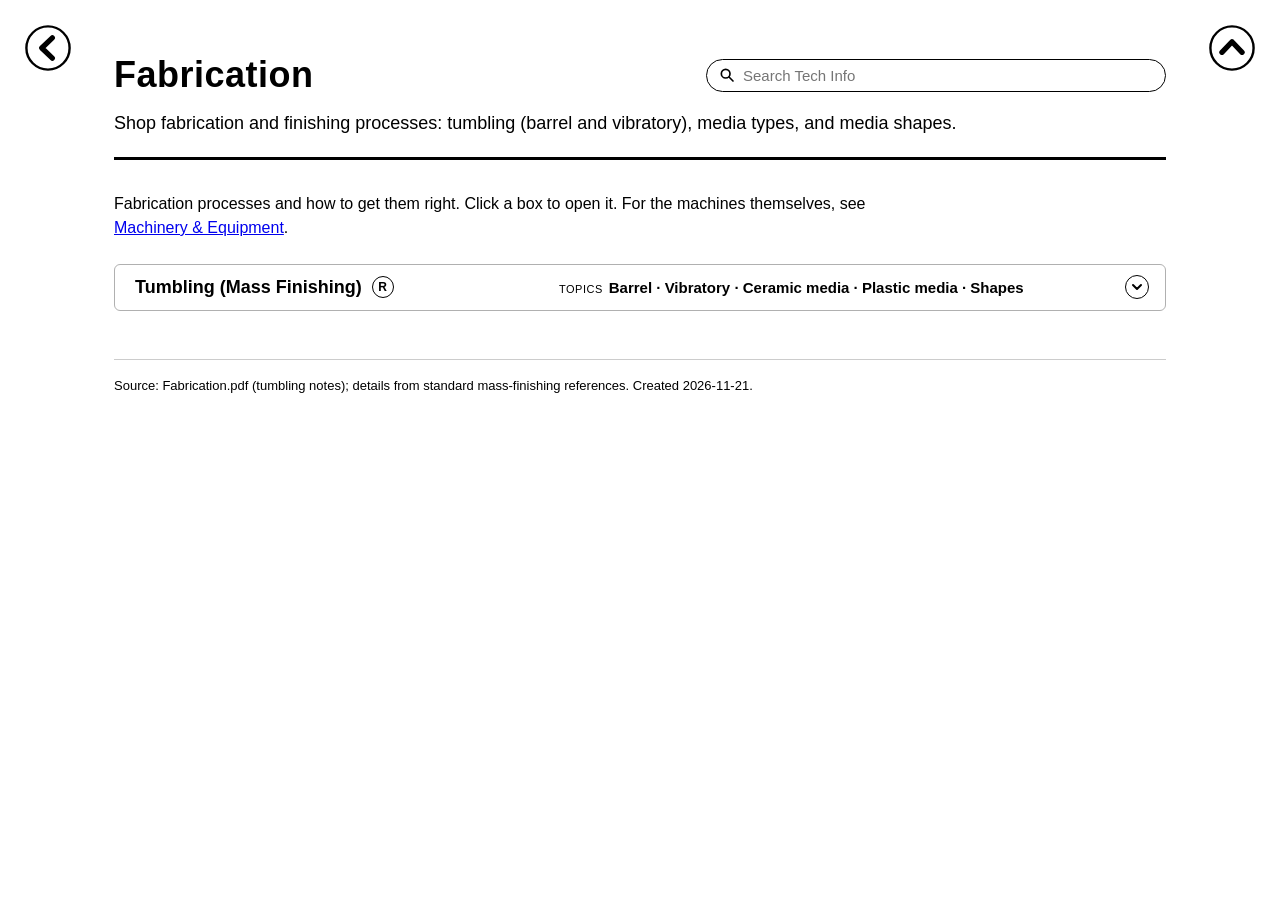
==== html_pages/Fabrication.html @ d34dd58d "Tech Info site: copy of the Knowledge Bank with four tech pages Same site, style, script, tools (add" ====
<!DOCTYPE html>
<html lang="en">
<head>
<meta charset="UTF-8">
<meta name="viewport" content="width=device-width, initial-scale=1.0">
<title>Fabrication</title>
<link rel="icon" type="image/png" href="../assets/tech_info.png">
<link rel="stylesheet" href="../assets/kb_style.css">
<script src="../kb_config.js"></script>
<script src="../assets/kb_common.js"></script>
</head>
<body>
<a class="return-arrow" href="../index.html" title="Back to Tech Info" aria-label="Back to Tech Info"><img src="../assets/return_arrow.svg" alt=""></a>
<div class="page">

  <header>
    <h1>Fabrication</h1>
    <p>Shop fabrication and finishing processes: tumbling (barrel and vibratory), media types, and media shapes.</p>
  </header>

  <p class="intro">Fabrication processes and how to get them right. Click a box to open it. For the machines themselves, see <a href="Machinery_Equipment.html">Machinery &amp; Equipment</a>.</p>

  <div class="rows">

    <article class="card row-card title-box">
      <div class="title-line"><h3>Tumbling (Mass Finishing)</h3><span class="origin"><span class="label">Topics</span><span class="value">Barrel · Vibratory · Ceramic media · Plastic media · Shapes</span></span></div>
      <div class="more">
        <dl class="tl-list">
          <dt>What it does</dt><dd>Parts tumble with <strong>abrasive media</strong>, water, and a compound to <strong>deburr edges</strong>, round corners, and smooth or polish surfaces, many parts at once.</dd>
          <dt>Barrel tumbler</dt><dd>A <strong>rotating</strong> drum: the load slides and cascades. Simple and cheap; slower (hours to days); good for large batches of small parts.</dd>
          <dt>Vibratory tumbler</dt><dd>A <strong>vibrating</strong> bowl or tub: the load rolls in a spiral. Several times faster than a barrel, gentler on parts, and the parts can be checked during the run.</dd>
          <dt>Ceramic media</dt><dd><strong>More aggressive</strong> on both edges and surfaces; heavy and dense, so it cuts <strong>faster = less time</strong>. Best for hard metals: steel, stainless, titanium.</dd>
          <dt>Plastic media</dt><dd><strong>Less aggressive</strong> on surfaces but still deburrs edges, <strong>with more time</strong>. Lighter, leaves a smoother finish; best for soft metals (aluminum, brass, zinc) and before plating or anodizing.</dd>
          <dt>Other media</dt><dd><strong>Steel</strong> (burnishing to a bright shine); <strong>walnut shell</strong> or <strong>corn cob</strong> (drying and polishing).</dd>
          <dt>Media shapes</dt>
          <dd>
            <ul class="steps">
              <li><strong>Cones:</strong> reach into corners, holes, and recesses</li>
              <li><strong>Tetrahedrons</strong> (triangles, pyramids): sharp points for edges and inside corners</li>
              <li><strong>Others:</strong> cylinders, angle-cut cylinders, spheres, stars, ovals</li>
            </ul>
          </dd>
          <dt>Choosing size</dt><dd>Media must be <strong>clearly larger or smaller</strong> than any hole or slot, so it never gets stuck (lodging). Smaller media = finer finish and better reach; larger = faster cutting.</dd>
          <dt>Loading</dt><dd>About <strong>3 parts media to 1 part parts</strong> by volume, so parts do not hit each other; keep the compound and water topped up to keep the media cutting.</dd>
        </dl>
      </div>
      <div class="recap" hidden>
        <table class="recap-table">
          <thead><tr><th>Item</th><th>Remember</th></tr></thead>
          <tbody>
            <tr><td>Machines</td><td><strong>Barrel</strong> rotates; <strong>vibratory</strong> shakes <em>(faster)</em></td></tr>
            <tr><td>Ceramic</td><td><strong>Aggressive</strong>, fast: hard metals</td></tr>
            <tr><td>Plastic</td><td><strong>Gentle</strong>, slower: soft metals</td></tr>
            <tr><td>Shapes</td><td><strong>Cones</strong> for recesses; <strong>tetrahedrons</strong> for corners</td></tr>
            <tr><td>Size</td><td>Never <strong>close to hole size</strong> <em>(it gets stuck)</em></td></tr>
            <tr><td>Load</td><td><strong>3 : 1</strong> media to parts</td></tr>
          </tbody>
        </table>
      </div>
    </article>

  </div>

  <footer>
    Source: Fabrication.pdf (tumbling notes); details from standard mass-finishing references. Created 2026-11-21.
  </footer>

</div>
</body>
</html>
---- assets/kb_style.css ----
/* ==========================================================================
   Tech Info - shared stylesheet
   Every page links this file. Change the look here once and all pages follow.
   Style: white background, black Arial text, bold where needed.
   ========================================================================== */

/* ---------- Base ---------- */
* { box-sizing: border-box; }
body {
  margin: 0;
  background: #ffffff;
  color: #000000;
  font-family: Arial, Helvetica, sans-serif;
  font-size: 16px;
  line-height: 1.5;
}
.page {
  max-width: 1100px;
  margin: 0 auto;
  padding: 48px 24px 64px;
}

/* ---------- Return arrow (size and margins set in kb_config.js) ---------- */
.return-arrow {
  position: fixed;
  top: var(--ra-top, 18pt);
  left: var(--ra-left, 18pt);
  width: var(--ra-size, 48px);
  height: var(--ra-size, 48px);
  z-index: 100;
  border-radius: 50%;
  transition: transform 0.15s ease;
}
.return-arrow:hover,
.return-arrow:focus-visible { transform: scale(1.08); }
.return-arrow img {
  display: block;
  width: 100%;
  height: 100%;
}

/* ---------- Top arrow (added by kb_common.js; size and margins in kb_config.js) ---------- */
.top-arrow {
  position: fixed;
  top: var(--ta-top, 18pt);
  right: var(--ta-right, 18pt);
  width: var(--ta-size, 48px);
  height: var(--ta-size, 48px);
  z-index: 100;
  border-radius: 50%;
  transition: transform 0.15s ease;
}
.top-arrow:hover,
.top-arrow:focus-visible { transform: scale(1.08); }
.top-arrow img {
  display: block;
  width: 100%;
  height: 100%;
}

/* ---------- Page header ---------- */
header {
  border-bottom: 3px solid #000000;
  padding-bottom: 20px;
  margin-bottom: 32px;
}
header h1 {
  margin: 0 0 8px;
  font-size: 36px;
  font-weight: bold;
  letter-spacing: 0.5px;
}
header p {
  margin: 0;
  font-size: 18px;
}

/* ---------- Site search (added by kb_common.js) ----------
   Pages: right of the title (.header-row). Home page: centered under the subtitle. */
.header-row {
  display: flex;
  align-items: center;
  justify-content: space-between;
  gap: 12px 32px;
  margin-bottom: 8px;
}
.header-row h1 { margin: 0; }
.header-row .kb-search { flex: 0 1 460px; }
.home .kb-search { max-width: 460px; margin: 16px auto 0; text-align: left; }
.kb-search { position: relative; }
.kb-search input {
  width: 100%;
  border: 1px solid #000000;
  border-radius: 18px;
  padding: 7px 14px 7px 36px;
  font: 15px Arial, Helvetica, sans-serif;
  color: #000000;
  background: #ffffff url("data:image/svg+xml,%3Csvg xmlns='http://www.w3.org/2000/svg' viewBox='0 0 24 24' fill='none' stroke='black' stroke-width='2.5' stroke-linecap='round'%3E%3Ccircle cx='10' cy='10' r='6.5'/%3E%3Cline x1='15' y1='15' x2='21' y2='21'/%3E%3C/svg%3E") no-repeat 12px center / 16px;
}
.kb-search input:focus { outline: none; box-shadow: 0 0 0 2px #000000; }
.kb-results {
  position: absolute;
  top: calc(100% + 6px);
  right: 0;
  width: min(620px, calc(100vw - 32px));
  max-height: 65vh;
  overflow-y: auto;
  z-index: 200;
  background: #ffffff;
  border: 1px solid #cccccc;
  border-radius: 6px;
  box-shadow: 0 6px 20px rgba(0, 0, 0, 0.15);
  font-size: 14px;
}
.home .kb-results { left: 50%; right: auto; transform: translateX(-50%); }
.kb-results[hidden] { display: none; }
.kb-note { margin: 0; padding: 8px 14px; font-size: 13px; color: #444444; }
.kb-result {
  display: block;
  padding: 8px 14px;
  border-top: 1px solid #eeeeee;
  color: #000000;
  text-decoration: none;
}
.kb-result:hover,
.kb-result:focus-visible { background: #f5f5f5; }
.kb-where { display: block; margin-bottom: 2px; }
.kb-snip { display: block; color: #333333; line-height: 1.4; }
.kb-results mark,
mark.kb-hit { background: #ffe066; color: #000000; padding: 0 1px; border-radius: 2px; }

/* ---------- Headings and text ---------- */
h2 {
  font-size: 24px;
  font-weight: bold;
  margin: 48px 0 20px;
}
.intro { margin: 0 0 24px; max-width: 820px; }
.note {
  margin: 14px 0 0;
  font-size: 14px;
  font-style: italic;
}
.asof { font-weight: normal; font-size: 16px; }

/* ---------- Cards ---------- */
.grid {
  display: grid;
  grid-template-columns: repeat(2, 1fr);
  gap: 24px;
}
.card {
  border: 1px solid #cccccc;
  border-top: 4px solid #000000;
  border-radius: 6px;
  padding: 24px;
  background: #ffffff;
}
.card .photo {
  margin: -8px -8px 16px;
  border-bottom: 1px solid #e0e0e0;
  text-align: center;
}
.card .photo img {
  display: block;
  width: 100%;
  max-width: 440px;
  height: auto;
  margin: 0 auto;
}
.card h3 {
  margin: 0 0 4px;
  font-size: 22px;
  font-weight: bold;
}
.card .class {
  margin: 0 0 18px;
  font-style: italic;
}
.card dl { margin: 0; }
.card dt {
  font-weight: bold;
  margin-top: 12px;
}
.card dd { margin: 4px 0 0; }
.card .desc { margin: 0; }
.card h3 + .stats { margin-top: 14px; }
.card ul { margin: 6px 0 0; padding-left: 20px; }
.card li { margin-bottom: 4px; }

/* ---------- Full-width row cards: <div class="rows"><article class="card row-card"> ----------
   One header line (name + facts in aligned columns) and at most 2 text lines.
   Extra details go in <div class="more">. kb_common.js adds the expand icon
   when a card has hidden content; expanded cards show everything. */
.rows {
  display: grid;
  gap: 12px;
}
.card.row-card {
  position: relative;
  padding: 12px 54px 14px 22px;
}
.row-head {
  display: grid;
  grid-template-columns: minmax(170px, 1.1fr) repeat(3, minmax(0, 1fr));
  gap: 2px 22px;
  align-items: baseline;
  padding-bottom: 7px;
  margin-bottom: 7px;
  border-bottom: 1px solid #e0e0e0;
}
.row-head h3 {
  margin: 0;
  font-size: 18px;
  line-height: 1.3;
}
.row-head h3,
.fact {
  min-width: 0;
  white-space: nowrap;
  overflow: hidden;
  text-overflow: ellipsis;
}
.fact .label {
  font-size: 11px;
  text-transform: uppercase;
  letter-spacing: 0.5px;
  margin-right: 6px;
}
.fact .value {
  font-size: 15px;
  font-weight: bold;
}
.row-card .desc {
  display: -webkit-box;
  -webkit-box-orient: vertical;
  -webkit-line-clamp: 2;
  line-clamp: 2;
  overflow: hidden;
}
.row-card .more { display: none; }
.row-card dt { margin-top: 10px; }

/* Expanded card: full facts, full text, extra details */
.row-card.expanded .row-head h3,
.row-card.expanded .fact { white-space: normal; }
.row-card.expanded .desc {
  display: block;
  -webkit-line-clamp: unset;
  line-clamp: none;
}
.row-card.expanded .more { display: block; }

/* Expand icon (top-right corner) */
.expand-btn {
  position: absolute;
  top: 12px;
  right: 16px;
  width: 24px;
  height: 24px;
  padding: 0;
  border: 1.5px solid #000000;
  border-radius: 50%;
  background: #ffffff;
  color: #000000;
  cursor: pointer;
  display: flex;
  align-items: center;
  justify-content: center;
  transition: background 0.15s ease;
}
.expand-btn:hover,
.expand-btn:focus-visible { background: #f0f0f0; }
.expand-btn[hidden] { display: none; }
.expand-btn svg {
  width: 12px;
  height: 12px;
  transition: transform 0.2s ease;
}
.row-card.expanded .expand-btn svg { transform: rotate(180deg); }

/* ---------- Title boxes: <article class="card row-card title-box"> ----------
   Thin border, one line (title + origin date), expand icon on the right side.
   All text goes in <div class="more"> and shows when the box is expanded. */
.card.row-card.title-box {
  border: 1px solid #b0b0b0;
  border-radius: 6px;
  padding: 10px 54px 10px 20px;
}
.title-line {
  display: grid;
  grid-template-columns: minmax(0, 400px) minmax(0, 1fr);
  gap: 4px 24px;
  align-items: baseline;
  cursor: pointer;
}
.title-line h3 {
  margin: 0;
  font-size: 18px;
  line-height: 1.4;
}
.title-line h3,
.origin {
  min-width: 0;
  white-space: nowrap;
  overflow: hidden;
  text-overflow: ellipsis;
}
.origin .label {
  font-size: 11px;
  text-transform: uppercase;
  letter-spacing: 0.5px;
  margin-right: 6px;
}
.origin .value { font-size: 15px; font-weight: bold; }
.title-box.expanded .title-line h3,
.title-box.expanded .origin { white-space: normal; }
.title-box .more p { margin: 0; }
.title-box.expanded .more {
  margin-top: 10px;
  padding-top: 10px;
  border-top: 1px solid #e0e0e0;
}
.title-box .expand-btn { top: 10px; }

/* Timeline list inside a box: <dl class="tl-list"><dt>date</dt><dd>event</dd> */
.card dl.tl-list {
  display: grid;
  grid-template-columns: minmax(150px, max-content) minmax(0, 1fr);
  margin: 0;
}
.tl-list dt,
.tl-list dd {
  margin: 0;
  padding: 7px 0;
  border-top: 1px solid #eeeeee;
}
.tl-list dt:first-of-type,
.tl-list dt:first-of-type + dd { border-top: 0; padding-top: 0; }
.tl-list dt { font-weight: bold; padding-right: 24px; white-space: nowrap; }
.tl-link { margin: 10px 0 0; font-size: 14px; }
.tl-list ul.steps { margin: 0; padding-left: 20px; }
.tl-list ul.steps li { margin-bottom: 2px; }

/* Small inline table inside a box (e.g. a °C / °F quick reference) */
table.mini-table { width: auto; font-size: 15px; }
.mini-table td {
  padding: 3px 11px;
  border-bottom: 1px solid #e0e0e0;
  text-align: center;
}
.mini-table td:first-child { text-align: left; padding-left: 0; }

/* Intro line with an "Expand all" button on the right */
.intro-bar {
  display: flex;
  align-items: baseline;
  justify-content: space-between;
  gap: 16px;
  margin-bottom: 20px;
}
.intro-bar .intro { margin: 0; }
.expand-all {
  flex: none;
  border: 1px solid #000000;
  border-radius: 14px;
  padding: 3px 14px;
  background: #ffffff;
  color: #000000;
  font: bold 14px Arial, Helvetica, sans-serif;
  cursor: pointer;
}
.expand-all:hover,
.expand-all:focus-visible { background: #f0f0f0; }
.expand-all[hidden] { display: none; }
/* Added by kb_common.js: right end of the section links, or its own bar under the header */
.section-nav .expand-all { margin-left: auto; }
.expand-all-bar {
  display: flex;
  justify-content: flex-end;
  margin: -12px 0 12px;
}

/* ---------- Large images: <figure class="figure"> (add "wide" to go past the page width) ---------- */
.figure { margin: 0; }
.figure img {
  display: block;
  width: 100%;
  height: auto;
  border: 1px solid #cccccc;
  border-radius: 6px;
}
.figure a { display: block; cursor: zoom-in; }
.figure.wide {
  position: relative;
  left: 50%;
  width: calc(min(100vw, 1800px) - 48px);
  transform: translateX(-50%);
}

/* ---------- Recap (added by kb_common.js): round "R" next to a box title opens a window ----------
   Markup: <div class="recap" hidden>...</div> inside the box, or right after a section <h2>
   (a <table class="recap-table">: Item | Remember; memory aids in <em>). */
.recap { display: none; }
.recap-btn {
  display: inline-flex;
  align-items: center;
  justify-content: center;
  width: 22px;
  height: 22px;
  margin-left: 10px;
  padding: 0;
  border: 1.5px solid #000000;
  border-radius: 50%;
  background: #ffffff;
  color: #000000;
  font: bold 12px Arial, Helvetica, sans-serif;
  vertical-align: 2px;
  cursor: pointer;
  transition: background 0.15s ease, color 0.15s ease;
}
.recap-btn::before { content: "R"; }
.recap-btn:hover,
.recap-btn:focus-visible { background: #000000; color: #ffffff; }
.recap-overlay {
  position: fixed;
  inset: 0;
  z-index: 500;
  display: flex;
  align-items: center;
  justify-content: center;
  padding: 24px;
  background: rgba(0, 0, 0, 0.45);
  cursor: pointer;
}
.recap-window {
  width: 75vw;
  max-height: 88vh;
  overflow-y: auto;
  padding: 24px 32px;
  background: #ffffff;
  border-radius: 10px;
  box-shadow: 0 10px 40px rgba(0, 0, 0, 0.3);
}
.recap-title { margin: 0 0 14px; font-size: 22px; font-weight: bold; }
.recap-hint { margin: 14px 0 0; font-size: 13px; color: #666666; text-align: right; }
.recap-table th,
.recap-table td { white-space: normal; vertical-align: top; padding: 9px 12px; }
.recap-table td:first-child { white-space: nowrap; }
.recap-table td:first-child { width: 1%; }
.recap-table em { color: #444444; }

/* ---------- Section navigation, cross-links ---------- */
html { scroll-behavior: smooth; }
h2[id] { scroll-margin-top: 20px; }
.section-nav {
  display: flex;
  flex-wrap: wrap;
  gap: 8px 10px;
  margin: -12px 0 8px;
}
.section-nav a {
  border: 1px solid #000000;
  border-radius: 14px;
  padding: 3px 14px;
  color: #000000;
  font-size: 14px;
  font-weight: bold;
  text-decoration: none;
  transition: background 0.15s ease;
}
.section-nav a:hover,
.section-nav a:focus-visible { background: #f0f0f0; }
.xref {
  color: #000000;
  font-weight: bold;
  text-decoration: underline;
  white-space: nowrap;
}

/* ---------- Timeline: <div class="timeline"><div class="era"> ---------- */
.timeline {
  border-left: 3px solid #000000;
  margin-left: 6px;
  padding-left: 24px;
}
.era { position: relative; }
.era + .era { margin-top: 26px; }
.era-title {
  margin: 0 0 10px;
  font-size: 18px;
  font-weight: bold;
}
.era-title::before {
  content: "";
  position: absolute;
  left: -36px;  /* centered on the 3px timeline line */
  top: 3px;
  width: 15px;
  height: 15px;
  border: 3px solid #000000;
  border-radius: 50%;
  background: #ffffff;
}
.era-dates {
  font-size: 15px;
  font-weight: normal;
  margin-left: 8px;
}

/* ---------- Compact cards (short title + text) ---------- */
.card.compact { padding: 16px 22px; }
.card.compact h3 { font-size: 18px; margin-bottom: 6px; }

/* ---------- Stat boxes ---------- */
.stats {
  display: grid;
  grid-template-columns: repeat(3, 1fr);
  gap: 12px;
  margin-bottom: 18px;
}
.stats.two { grid-template-columns: repeat(2, 1fr); }
.stat {
  border: 1px solid #e0e0e0;
  border-radius: 4px;
  padding: 10px 12px;
}
.stat .label {
  display: block;
  font-size: 12px;
  text-transform: uppercase;
  letter-spacing: 0.5px;
}
.stat .value {
  display: block;
  font-size: 15px;
  font-weight: bold;
  margin-top: 2px;
}

/* ---------- Tables ---------- */
.table-title {
  font-size: 18px;
  font-weight: bold;
  margin: 36px 0 12px;
}
.table-wrap { overflow-x: auto; }
table {
  width: 100%;
  border-collapse: collapse;
  font-size: 15px;
}
th, td {
  text-align: left;
  padding: 12px 14px;
  border-bottom: 1px solid #dddddd;
  white-space: nowrap;
}
thead th {
  border-bottom: 2px solid #000000;
  font-weight: bold;
}
tbody td:first-child { font-weight: bold; }
/* Tables with long text: <div class="table-wrap wrap"> lets cells wrap */
.wrap td { white-space: normal; vertical-align: top; }
.wrap td:first-child { min-width: 170px; }
.wrap td:last-child { min-width: 320px; }
.wrap td.nowrap { white-space: nowrap; }
tbody tr:nth-child(even) { background: #f7f7f7; }
.status {
  display: inline-block;
  border: 1px solid #000000;
  border-radius: 10px;
  padding: 1px 10px;
  font-size: 13px;
  font-weight: bold;
}

/* ---------- Footer ---------- */
footer {
  margin-top: 48px;
  padding-top: 16px;
  border-top: 1px solid #cccccc;
  font-size: 13px;
}

/* ---------- Home page (index.html, <body class="home">) ---------- */
.home header { text-align: center; }
.home header h1 {
  font-family: "Arial Black", Arial, Helvetica, sans-serif;
  font-size: 20pt;
  font-weight: 900;
}
.home header p { font-size: 16px; }
.home footer { text-align: center; }
.letter {
  font-size: 22px;
  margin: 24px 0 8px;
}
/* One box per letter; each page is one row (name, description, "Added" date),
   separated by a thin line. Columns line up across the rows of a box (subgrid). */
.list {
  list-style: none;
  margin: 0;
  padding: 0;
  display: grid;
  grid-template-columns: auto minmax(0, 1fr) auto;
  border: 1px solid #cccccc;
  border-left: 4px solid #000000;
  border-radius: 6px;
  overflow: hidden;
  background: #ffffff;
}
.entry,
.entry a {
  grid-column: 1 / -1;
  display: grid;
  grid-template-columns: subgrid;
}
.entry + .entry { border-top: 1px solid #e0e0e0; }
.entry a {
  column-gap: 20px;
  align-items: baseline;
  padding: 10px 22px;
  color: #000000;
  text-decoration: none;
  transition: background 0.15s ease;
}
.entry a:hover,
.entry a:focus-visible { background: #f7f7f7; }
.entry .name {
  font-size: 19px;
  font-weight: bold;
  white-space: nowrap;
}
.entry .desc {
  min-width: 0;
  white-space: nowrap;
  overflow: hidden;
  text-overflow: ellipsis;
}
.entry .date {
  font-size: 13px;
  white-space: nowrap;
}

/* ---------- Phone screens ---------- */
@media (max-width: 760px) {
  .recap-window { width: 94vw; padding: 18px; }
  .recap-table td:first-child { white-space: normal; }
  /* Start the content below the fixed return and top arrows (48 px icons, 18 pt from the top). */
  .page { padding: 80px 16px 48px; }
  .header-row { flex-direction: column; align-items: stretch; }
  .header-row .kb-search { flex: none; }
  header h1 { font-size: 28px; }
  .grid { grid-template-columns: 1fr; }
  .stats { grid-template-columns: repeat(2, 1fr); }
  .row-head { grid-template-columns: 1fr 1fr; }
  .row-head h3 { grid-column: 1 / -1; margin-bottom: 4px; }
  .title-line { grid-template-columns: 1fr; }
  .card dl.tl-list { grid-template-columns: 1fr; }
  .tl-list dd { border-top: 0; padding-top: 0; }
  .tl-list dt { white-space: normal; }
  .intro-bar { flex-direction: column; }
  .list { grid-template-columns: minmax(0, 1fr) auto; }
  .entry .name { grid-column: 1 / -1; }
}
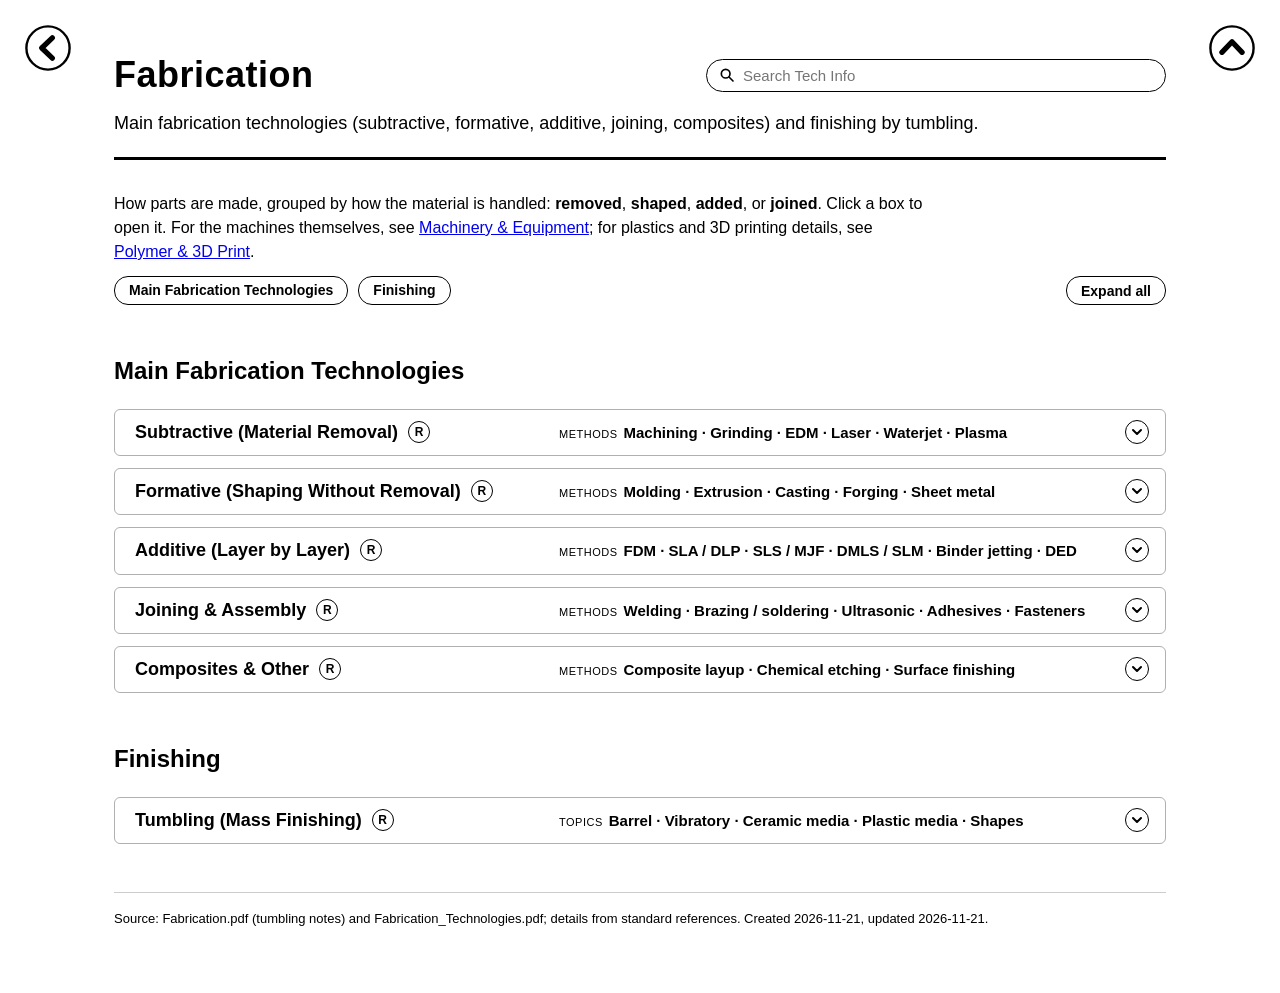
==== commit 21bd99bc: "Fabrication: add main fabrication technologies Five title boxes from Fabrication_Technologies.pdf (s" ====
--- a/html_pages/Fabrication.html
+++ b/html_pages/Fabrication.html
@@ -15,11 +15,165 @@
 
   <header>
     <h1>Fabrication</h1>
-    <p>Shop fabrication and finishing processes: tumbling (barrel and vibratory), media types, and media shapes.</p>
+    <p>Main fabrication technologies (subtractive, formative, additive, joining, composites) and finishing by tumbling.</p>
   </header>
 
-  <p class="intro">Fabrication processes and how to get them right. Click a box to open it. For the machines themselves, see <a href="Machinery_Equipment.html">Machinery &amp; Equipment</a>.</p>
-
+  <p class="intro">How parts are made, grouped by how the material is handled: <strong>removed</strong>, <strong>shaped</strong>, <strong>added</strong>, or <strong>joined</strong>. Click a box to open it. For the machines themselves, see <a href="Machinery_Equipment.html">Machinery &amp; Equipment</a>; for plastics and 3D printing details, see <a href="Polymer_3D_Print.html">Polymer &amp; 3D Print</a>.</p>
+
+  <nav class="section-nav" aria-label="Page sections">
+    <a href="#technologies">Main Fabrication Technologies</a>
+    <a href="#finishing">Finishing</a>
+  </nav>
+
+  <h2 id="technologies">Main Fabrication Technologies</h2>
+  <div class="rows">
+
+    <article class="card row-card title-box">
+      <div class="title-line"><h3>Subtractive (Material Removal)</h3><span class="origin"><span class="label">Methods</span><span class="value">Machining · Grinding · EDM · Laser · Waterjet · Plasma</span></span></div>
+      <div class="more">
+        <dl class="tl-list">
+          <dt>Milling</dt><dd>A <strong>rotating multi-point cutter</strong> removes material from a stationary or moving workpiece: flat surfaces, pockets, slots, contours, and complex 3D shapes. Runs on <strong>3-axis through 5-axis</strong> machines.</dd>
+          <dt>Turning (lathing)</dt><dd>The <strong>workpiece rotates</strong> while a stationary single-point tool removes material: shafts, bushings, threads, and tapers. <strong>Swiss-type</strong> lathes handle small, high-precision parts.</dd>
+          <dt>CNC machining</dt><dd><strong>Computer-controlled</strong> milling, turning, routing, drilling, and grinding, driven by <strong>G-code</strong> from CAM software; repeatable, tight-tolerance parts from prototypes to mid volumes.</dd>
+          <dt>Drilling / boring / reaming</dt><dd><strong>Making</strong> holes, <strong>enlarging</strong> them, and <strong>finishing</strong> them to a precise diameter and surface finish.</dd>
+          <dt>Grinding</dt><dd>An <strong>abrasive wheel</strong> removes small amounts of material for very tight tolerances and fine finishes. Types: <strong>surface, cylindrical, centerless, jig</strong>.</dd>
+          <dt>EDM</dt><dd><strong>Electrical Discharge Machining</strong>: controlled sparks erode conductive material. <strong>Wire EDM</strong> cuts profiles; <strong>sinker EDM</strong> forms cavities. Suited to hardened steels and mold tooling.</dd>
+          <dt>Laser cutting</dt><dd>A focused laser beam melts or vaporizes sheet or plate: <strong>fast, precise, narrow kerf</strong>; metals, plastics, and wood.</dd>
+          <dt>Waterjet cutting</dt><dd>A high-pressure water stream, often with abrasive, cuts <strong>almost any material</strong> with <strong>no heat-affected zone</strong>.</dd>
+          <dt>Plasma cutting</dt><dd>An ionized gas arc cuts <strong>conductive metals</strong>; faster and cheaper than laser on <strong>thick plate</strong>, but less precise.</dd>
+        </dl>
+      </div>
+      <div class="recap" hidden>
+        <table class="recap-table">
+          <thead><tr><th>Item</th><th>Remember</th></tr></thead>
+          <tbody>
+            <tr><td>Milling</td><td>The <strong>tool</strong> spins <em>(flat faces, pockets)</em></td></tr>
+            <tr><td>Turning</td><td>The <strong>part</strong> spins <em>(round parts)</em></td></tr>
+            <tr><td>Grinding</td><td><strong>Tightest</strong> tolerances, finest finish</td></tr>
+            <tr><td>EDM</td><td><strong>Sparks</strong>: hardened steel, molds</td></tr>
+            <tr><td>Cutting</td><td>Laser = <strong>precise</strong>; plasma = <strong>thick and cheap</strong>; waterjet = <strong>no heat</strong></td></tr>
+          </tbody>
+        </table>
+      </div>
+    </article>
+
+    <article class="card row-card title-box">
+      <div class="title-line"><h3>Formative (Shaping Without Removal)</h3><span class="origin"><span class="label">Methods</span><span class="value">Molding · Extrusion · Casting · Forging · Sheet metal</span></span></div>
+      <div class="more">
+        <dl class="tl-list">
+          <dt>Injection molding</dt><dd>Molten thermoplastic is injected under pressure into a closed <strong>steel or aluminum mold</strong>. High tooling cost, but <strong>very low unit cost</strong> at high volume, with excellent repeatability.</dd>
+          <dt>Extrusion</dt><dd>Material is pushed through a <strong>die</strong> to make continuous constant-section profiles: tubes, rods, channels, frames. Aluminum, plastics, rubber.</dd>
+          <dt>Blow molding</dt><dd>An air-inflated <strong>parison</strong> (hollow tube of hot plastic) is shaped against a mold: <strong>hollow parts</strong> like bottles and tanks. Variants: extrusion, injection, and stretch blow molding.</dd>
+          <dt>Rotational molding</dt><dd>Plastic powder in a <strong>rotating heated mold</strong> coats the walls: large, seamless hollow parts with low tooling cost.</dd>
+          <dt>Thermoforming / vacuum forming</dt><dd>Heated plastic <strong>sheet</strong> is drawn over a mold by vacuum or pressure: trays, enclosures, packaging.</dd>
+          <dt>Compression / transfer molding</dt><dd>Material is pressed into a heated mold cavity; common for <strong>thermosets, rubber, and composites</strong>.</dd>
+          <dt>Casting</dt><dd>Molten metal is poured or injected into a mold.
+            <ul class="steps">
+              <li><strong>Sand casting:</strong> cheap molds, large parts</li>
+              <li><strong>Die casting:</strong> high volume, aluminum and zinc</li>
+              <li><strong>Investment casting</strong> (lost wax): fine detail</li>
+              <li><strong>Permanent mold casting:</strong> reusable metal molds</li>
+            </ul>
+          </dd>
+          <dt>Forging</dt><dd>Metal is shaped by <strong>compressive force</strong>, hot or cold, which aligns the grain for <strong>superior strength</strong>. Open-die, closed-die, and roll forging.</dd>
+          <dt>Stamping / press forming</dt><dd>Sheet metal is cut and formed in dies (blanking, punching, bending, drawing, coining); <strong>progressive dies</strong> allow very high volume.</dd>
+          <dt>Deep drawing</dt><dd>Sheet is pulled into a die cavity: <strong>seamless cups, cans, housings</strong>.</dd>
+          <dt>Sheet metal bending</dt><dd><strong>Press brakes</strong> bend sheet along straight lines: brackets, chassis, enclosures.</dd>
+          <dt>Roll forming</dt><dd>Strip passes through successive <strong>roller stations</strong>: long, uniform profiles.</dd>
+          <dt>Metal spinning</dt><dd>A rotating disc is formed over a <strong>mandrel</strong>: axisymmetric parts like cones and domes.</dd>
+          <dt>Powder metallurgy / MIM</dt><dd>Metal powder is pressed, or injection molded with a binder (<strong>MIM</strong>, Metal Injection Molding), then <strong>sintered</strong>: near-net-shape small, complex metal parts.</dd>
+        </dl>
+      </div>
+      <div class="recap" hidden>
+        <table class="recap-table">
+          <thead><tr><th>Item</th><th>Remember</th></tr></thead>
+          <tbody>
+            <tr><td>Injection molding</td><td>Costly mold, <strong>pennies per part</strong> at volume</td></tr>
+            <tr><td>Hollow plastic</td><td><strong>Blow</strong> molding (bottles); <strong>roto</strong> molding (big tanks)</td></tr>
+            <tr><td>Extrusion</td><td>Push through a die: <strong>same profile</strong> all along</td></tr>
+            <tr><td>Casting</td><td><strong>Pour</strong> metal: sand, die, investment (lost wax)</td></tr>
+            <tr><td>Forging</td><td><strong>Squeeze</strong> metal: strongest parts</td></tr>
+            <tr><td>Sheet metal</td><td><strong>Stamp</strong>, <strong>draw</strong>, <strong>bend</strong>, <strong>roll</strong>, <strong>spin</strong></td></tr>
+          </tbody>
+        </table>
+      </div>
+    </article>
+
+    <article class="card row-card title-box">
+      <div class="title-line"><h3>Additive (Layer by Layer)</h3><span class="origin"><span class="label">Methods</span><span class="value">FDM · SLA / DLP · SLS / MJF · DMLS / SLM · Binder jetting · DED</span></span></div>
+      <div class="more">
+        <dl class="tl-list">
+          <dt>FDM / FFF</dt><dd>Extruded thermoplastic <strong>filament</strong>, layer by layer: <strong>low cost</strong>, prototypes and fixtures.</dd>
+          <dt>SLA / DLP</dt><dd>UV light cures liquid photopolymer <strong>resin</strong>: <strong>high resolution</strong>, smooth surfaces.</dd>
+          <dt>SLS / MJF</dt><dd>A laser (SLS) or fusing agent plus heat (MJF) fuses <strong>nylon powder</strong>: strong functional parts, <strong>no supports</strong> needed.</dd>
+          <dt>DMLS / SLM</dt><dd><strong>Metal 3D printing</strong>: a laser fuses metal powder into dense, complex metal parts for aerospace, medical, and tooling.</dd>
+          <dt>Binder jetting</dt><dd>A <strong>binder</strong> bonds powder layers, then the part is sintered: faster and cheaper for <strong>metal or sand</strong> at volume.</dd>
+          <dt>DED</dt><dd><strong>Directed Energy Deposition</strong>: material is melted as it is deposited; large parts and <strong>repair</strong>.</dd>
+          <dt>More</dt><dd>Process comparison and materials: <a href="Polymer_3D_Print.html">Polymer &amp; 3D Print</a>.</dd>
+        </dl>
+      </div>
+      <div class="recap" hidden>
+        <table class="recap-table">
+          <thead><tr><th>Item</th><th>Remember</th></tr></thead>
+          <tbody>
+            <tr><td>FDM</td><td><strong>Filament</strong>: cheapest</td></tr>
+            <tr><td>SLA</td><td><strong>Resin</strong>: finest detail</td></tr>
+            <tr><td>SLS / MJF</td><td><strong>Nylon powder</strong>: strong, no supports</td></tr>
+            <tr><td>DMLS / SLM</td><td><strong>Metal powder</strong> + laser</td></tr>
+            <tr><td>DED</td><td>Melt as you deposit: <strong>big parts, repair</strong></td></tr>
+          </tbody>
+        </table>
+      </div>
+    </article>
+
+    <article class="card row-card title-box">
+      <div class="title-line"><h3>Joining &amp; Assembly</h3><span class="origin"><span class="label">Methods</span><span class="value">Welding · Brazing / soldering · Ultrasonic · Adhesives · Fasteners</span></span></div>
+      <div class="more">
+        <dl class="tl-list">
+          <dt>Welding</dt><dd>Metals are <strong>fused with heat</strong>: MIG, TIG, stick, spot/resistance, laser, or <strong>friction stir</strong> welding (a spinning tool stirs the metals together without melting them).</dd>
+          <dt>Brazing / soldering</dt><dd>Parts are joined with a <strong>lower-melting filler metal</strong>, without melting the base metal (brazing above ~450 °C / 840 °F, soldering below).</dd>
+          <dt>Ultrasonic welding</dt><dd><strong>High-frequency vibration</strong> bonds plastics or thin metals; common for plastic housings.</dd>
+          <dt>Adhesives &amp; fasteners</dt><dd>Structural <strong>adhesives</strong>, <strong>rivets</strong>, <strong>screws</strong>, <strong>snap fits</strong>, and <strong>press fits</strong>.</dd>
+          <dt>More</dt><dd>Welders and riveters: <a href="Machinery_Equipment.html#joining">Machinery &amp; Equipment</a>.</dd>
+        </dl>
+      </div>
+      <div class="recap" hidden>
+        <table class="recap-table">
+          <thead><tr><th>Item</th><th>Remember</th></tr></thead>
+          <tbody>
+            <tr><td>Welding</td><td><strong>Melts</strong> the base metal</td></tr>
+            <tr><td>Brazing / soldering</td><td>Only the <strong>filler</strong> melts</td></tr>
+            <tr><td>Ultrasonic</td><td><strong>Vibration</strong> welds plastic</td></tr>
+            <tr><td>Mechanical</td><td>Rivets, screws, <strong>snap fits</strong>, press fits</td></tr>
+          </tbody>
+        </table>
+      </div>
+    </article>
+
+    <article class="card row-card title-box">
+      <div class="title-line"><h3>Composites &amp; Other</h3><span class="origin"><span class="label">Methods</span><span class="value">Composite layup · Chemical etching · Surface finishing</span></span></div>
+      <div class="more">
+        <dl class="tl-list">
+          <dt>Composite layup</dt><dd><strong>Carbon or glass fiber</strong> plus resin: hand layup, <strong>prepreg</strong> cured in an autoclave, <strong>RTM</strong> (Resin Transfer Molding), filament winding, or pultrusion. High <strong>strength-to-weight</strong> parts.</dd>
+          <dt>Chemical etching</dt><dd>Also <strong>photochemical machining</strong>: selective chemical removal makes thin, precise metal parts and <strong>PCBs</strong>.</dd>
+          <dt>Surface finishing</dt><dd><strong>Anodizing, plating, powder coating, painting, heat treatment, passivation</strong>: adds corrosion resistance, hardness, or a better look. Mechanical finishing: see <a href="#finishing">Tumbling</a> below.</dd>
+        </dl>
+      </div>
+      <div class="recap" hidden>
+        <table class="recap-table">
+          <thead><tr><th>Item</th><th>Remember</th></tr></thead>
+          <tbody>
+            <tr><td>Composites</td><td><strong>Fiber + resin</strong>: light and strong</td></tr>
+            <tr><td>Etching</td><td><strong>Chemicals</strong> cut thin parts and PCBs</td></tr>
+            <tr><td>Finishing</td><td>Anodize, plate, <strong>powder coat</strong>, heat treat</td></tr>
+          </tbody>
+        </table>
+      </div>
+    </article>
+
+  </div>
+
+  <h2 id="finishing">Finishing</h2>
   <div class="rows">
 
     <article class="card row-card title-box">
@@ -62,7 +216,7 @@
   </div>
 
   <footer>
-    Source: Fabrication.pdf (tumbling notes); details from standard mass-finishing references. Created 2026-11-21.
+    Source: Fabrication.pdf (tumbling notes) and Fabrication_Technologies.pdf; details from standard references. Created 2026-11-21, updated 2026-11-21.
   </footer>
 
 </div>
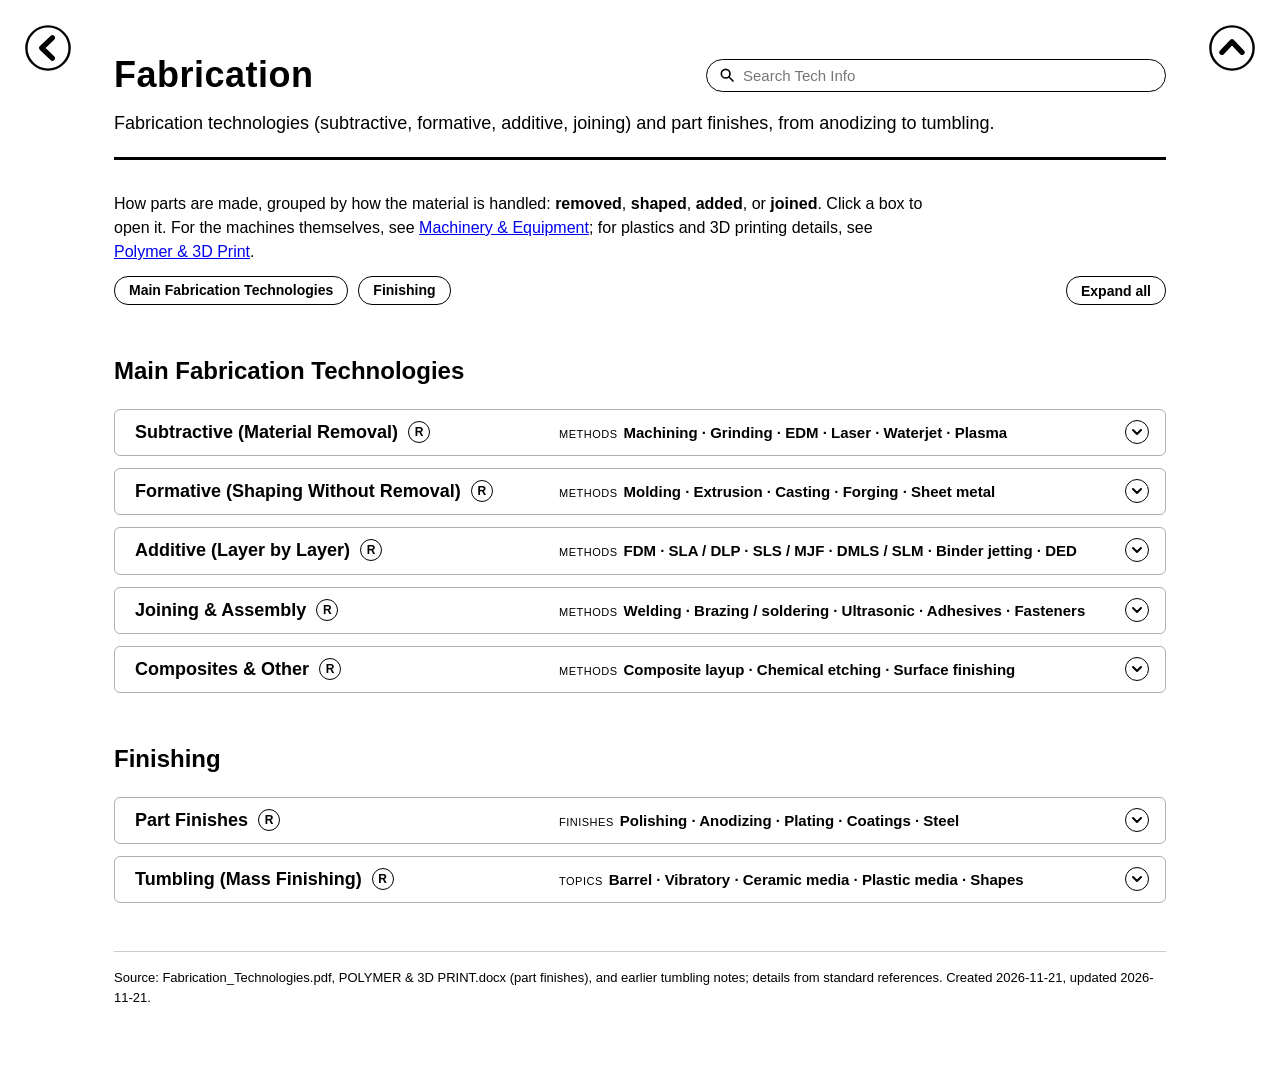
==== commit 420e111d: "Redraft pages from the updated data files Materials: adds 6063 and 5083, Other Metals, Fiber Composi" ====
--- a/html_pages/Fabrication.html
+++ b/html_pages/Fabrication.html
@@ -15,7 +15,7 @@
 
   <header>
     <h1>Fabrication</h1>
-    <p>Main fabrication technologies (subtractive, formative, additive, joining, composites) and finishing by tumbling.</p>
+    <p>Fabrication technologies (subtractive, formative, additive, joining) and part finishes, from anodizing to tumbling.</p>
   </header>
 
   <p class="intro">How parts are made, grouped by how the material is handled: <strong>removed</strong>, <strong>shaped</strong>, <strong>added</strong>, or <strong>joined</strong>. Click a box to open it. For the machines themselves, see <a href="Machinery_Equipment.html">Machinery &amp; Equipment</a>; for plastics and 3D printing details, see <a href="Polymer_3D_Print.html">Polymer &amp; 3D Print</a>.</p>
@@ -156,7 +156,7 @@
         <dl class="tl-list">
           <dt>Composite layup</dt><dd><strong>Carbon or glass fiber</strong> plus resin: hand layup, <strong>prepreg</strong> cured in an autoclave, <strong>RTM</strong> (Resin Transfer Molding), filament winding, or pultrusion. High <strong>strength-to-weight</strong> parts.</dd>
           <dt>Chemical etching</dt><dd>Also <strong>photochemical machining</strong>: selective chemical removal makes thin, precise metal parts and <strong>PCBs</strong>.</dd>
-          <dt>Surface finishing</dt><dd><strong>Anodizing, plating, powder coating, painting, heat treatment, passivation</strong>: adds corrosion resistance, hardness, or a better look. Mechanical finishing: see <a href="#finishing">Tumbling</a> below.</dd>
+          <dt>Surface finishing</dt><dd><strong>Anodizing, plating, powder coating, painting, heat treatment, passivation</strong>: adds corrosion resistance, hardness, or a better look. Details: see <a href="#finishing">Part Finishes</a> below.</dd>
         </dl>
       </div>
       <div class="recap" hidden>
@@ -175,6 +175,47 @@
 
   <h2 id="finishing">Finishing</h2>
   <div class="rows">
+
+    <article class="card row-card title-box">
+      <div class="title-line"><h3>Part Finishes</h3><span class="origin"><span class="label">Finishes</span><span class="value">Polishing · Anodizing · Plating · Coatings · Steel</span></span></div>
+      <div class="more">
+        <dl class="tl-list">
+          <dt>Mechanical</dt>
+          <dd>
+            <ul class="steps">
+              <li><strong>Tumbling</strong> (drum barrel or vibratory): many small parts at once; see the next box</li>
+              <li><strong>Deburring:</strong> removes the sharp edges and burrs left by machining, cutting, and punching, by hand tool, file, abrasive, or tumbling</li>
+              <li><strong>Polishing:</strong> finer and finer abrasives, then buffing compounds, to a smooth, mirror-like surface</li>
+            </ul>
+          </dd>
+          <dt>Anodizing</dt><dd><strong>Aluminum</strong> (also titanium): an electrochemical bath grows a hard <strong>oxide layer</strong> that is part of the metal, so it cannot peel. <strong>Type II</strong>: decorative, dyed colors; <strong>Type III</strong> (hard coat): wear resistant.</dd>
+          <dt>Plating</dt><dd>Electroplates a thin metal layer: <strong>zinc</strong> (cheap rust protection for steel), <strong>nickel</strong> (wear and corrosion; electroless nickel coats evenly), <strong>chrome</strong> (bright decorative, or hard chrome for wear).</dd>
+          <dt>Cerakote</dt><dd>Thin-film <strong>ceramic-polymer coating</strong>, sprayed and oven cured: tough, thin (~0.001 in), many colors; firearms, knives, high-temperature exhaust parts.</dd>
+          <dt>Powder coating</dt><dd>Dry powder sprayed electrostatically, then <strong>baked</strong> (~180 – 200 °C / 350 – 400 °F): thick, tough, many colors, no solvents; steel and aluminum.</dd>
+          <dt>Steel finishes</dt>
+          <dd>
+            <ul class="steps">
+              <li><strong>Passivation</strong> (stainless): an acid bath (nitric or citric) removes free iron and restores the chromium oxide layer; no change in look</li>
+              <li><strong>Black oxide</strong>: chemical conversion to a black finish with no change in size; mild rust protection once oiled; tools, fasteners</li>
+              <li><strong>Electropolishing</strong>: the reverse of plating; removes a thin surface layer for a bright, smooth, very clean, more corrosion-resistant stainless finish (food, medical)</li>
+            </ul>
+          </dd>
+        </dl>
+      </div>
+      <div class="recap" hidden>
+        <table class="recap-table">
+          <thead><tr><th>Item</th><th>Remember</th></tr></thead>
+          <tbody>
+            <tr><td>Anodizing</td><td><strong>Aluminum</strong> only; grows from the metal <em>(never peels)</em></td></tr>
+            <tr><td>Plating</td><td><strong>Zinc</strong> rust-proofs, <strong>nickel</strong> wears, <strong>chrome</strong> shines</td></tr>
+            <tr><td>Powder coat</td><td>Sprayed <strong>powder</strong>, then <strong>baked</strong></td></tr>
+            <tr><td>Cerakote</td><td>Thin <strong>ceramic</strong> paint <em>(guns, knives)</em></td></tr>
+            <tr><td>Passivation</td><td>Cleans <strong>stainless</strong> so it keeps resisting rust</td></tr>
+            <tr><td>Black oxide</td><td>Black steel, <strong>no size change</strong></td></tr>
+          </tbody>
+        </table>
+      </div>
+    </article>
 
     <article class="card row-card title-box">
       <div class="title-line"><h3>Tumbling (Mass Finishing)</h3><span class="origin"><span class="label">Topics</span><span class="value">Barrel · Vibratory · Ceramic media · Plastic media · Shapes</span></span></div>
@@ -216,7 +257,7 @@
   </div>
 
   <footer>
-    Source: Fabrication.pdf (tumbling notes) and Fabrication_Technologies.pdf; details from standard references. Created 2026-11-21, updated 2026-11-21.
+    Source: Fabrication_Technologies.pdf, POLYMER &amp; 3D PRINT.docx (part finishes), and earlier tumbling notes; details from standard references. Created 2026-11-21, updated 2026-11-21.
   </footer>
 
 </div>
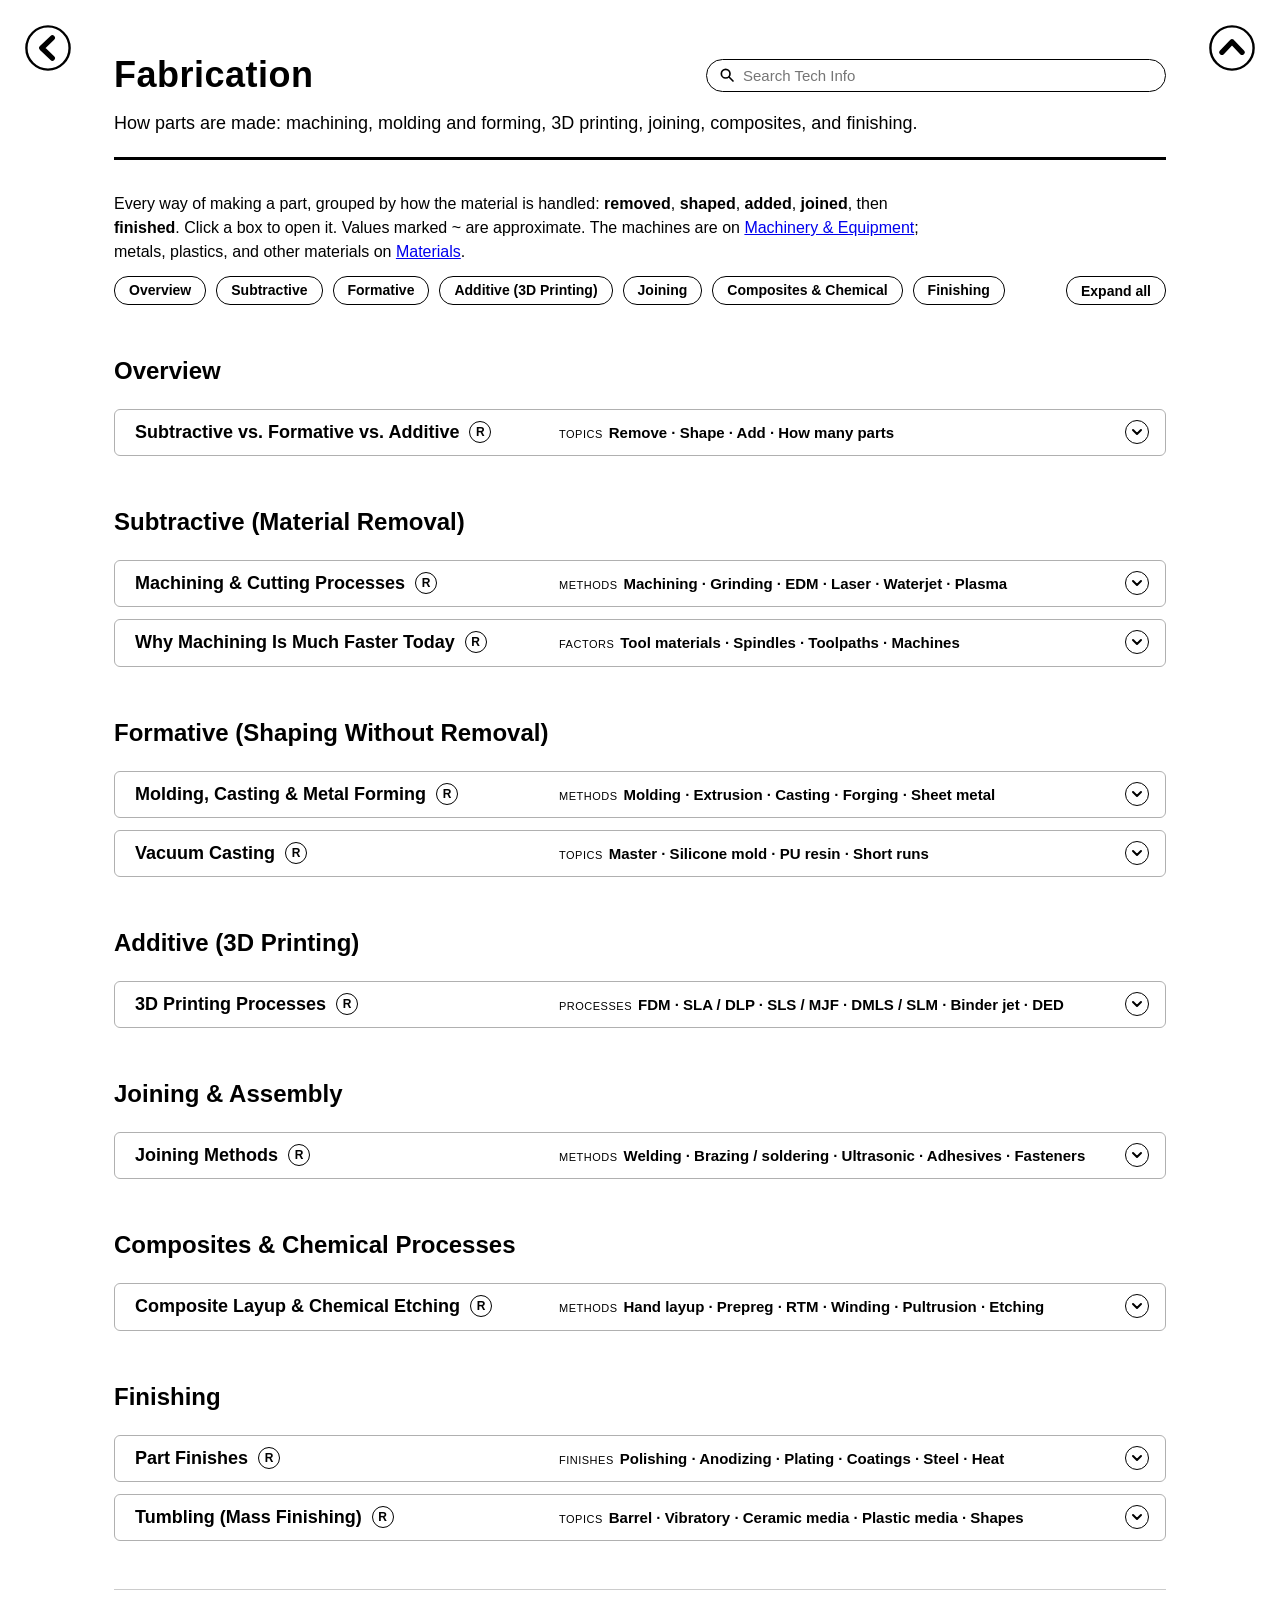
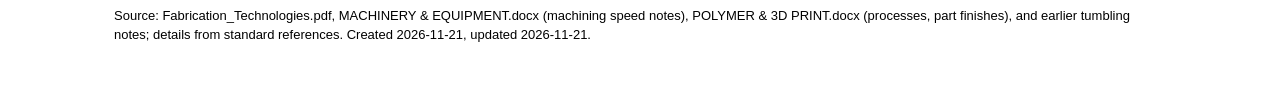
==== commit 3c476e68: "Reorganize by subject and review the whole site - Fabrication holds every process: overview, subtrac" ====
--- a/html_pages/Fabrication.html
+++ b/html_pages/Fabrication.html
@@ -15,21 +15,55 @@
 
   <header>
     <h1>Fabrication</h1>
-    <p>Fabrication technologies (subtractive, formative, additive, joining) and part finishes, from anodizing to tumbling.</p>
+    <p>How parts are made: machining, molding and forming, 3D printing, joining, composites, and finishing.</p>
   </header>
 
-  <p class="intro">How parts are made, grouped by how the material is handled: <strong>removed</strong>, <strong>shaped</strong>, <strong>added</strong>, or <strong>joined</strong>. Click a box to open it. For the machines themselves, see <a href="Machinery_Equipment.html">Machinery &amp; Equipment</a>; for plastics and 3D printing details, see <a href="Polymer_3D_Print.html">Polymer &amp; 3D Print</a>.</p>
+  <p class="intro">Every way of making a part, grouped by how the material is handled: <strong>removed</strong>, <strong>shaped</strong>, <strong>added</strong>, <strong>joined</strong>, then <strong>finished</strong>. Click a box to open it. Values marked ~ are approximate. The machines are on <a href="Machinery_Equipment.html">Machinery &amp; Equipment</a>; metals, plastics, and other materials on <a href="Materials.html">Materials</a>.</p>
 
   <nav class="section-nav" aria-label="Page sections">
-    <a href="#technologies">Main Fabrication Technologies</a>
+    <a href="#overview">Overview</a>
+    <a href="#subtractive">Subtractive</a>
+    <a href="#formative">Formative</a>
+    <a href="#additive">Additive (3D Printing)</a>
+    <a href="#joining">Joining</a>
+    <a href="#composites">Composites &amp; Chemical</a>
     <a href="#finishing">Finishing</a>
   </nav>
 
-  <h2 id="technologies">Main Fabrication Technologies</h2>
-  <div class="rows">
-
-    <article class="card row-card title-box">
-      <div class="title-line"><h3>Subtractive (Material Removal)</h3><span class="origin"><span class="label">Methods</span><span class="value">Machining · Grinding · EDM · Laser · Waterjet · Plasma</span></span></div>
+  <h2 id="overview">Overview</h2>
+  <div class="rows">
+
+    <article class="card row-card title-box">
+      <div class="title-line"><h3>Subtractive vs. Formative vs. Additive</h3><span class="origin"><span class="label">Topics</span><span class="value">Remove · Shape · Add · How many parts</span></span></div>
+      <div class="more">
+        <dl class="tl-list">
+          <dt>Subtractive</dt><dd><strong>Removes material from a solid block</strong>: milling, turning, drilling, grinding, EDM, cutting. Tight tolerances and full material strength, but more waste and limits on internal shapes.</dd>
+          <dt>Formative</dt><dd><strong>Shapes material without removing it</strong>: molding, casting, forging, sheet metal forming. Cheapest per part at volume, but molds and dies cost time and money.</dd>
+          <dt>Additive (AM)</dt><dd><strong>Builds the part layer by layer</strong> from a 3D model (3D printing). Little waste, no tooling, complex shapes (lattices, internal channels); slower per part and usually weaker between layers.</dd>
+          <dt>CNC</dt><dd><strong>Computer Numerical Control</strong>: the machine follows a G-code program. CNC mills and lathes (subtractive) and 3D printers (additive) are all numerically controlled.</dd>
+          <dt>How many parts</dt><dd>1 – 10: <strong>3D print</strong> or <strong>CNC</strong>; 10 – 50: <strong>vacuum casting</strong>; thousands: <strong>injection molding</strong>, die casting, or stamping.</dd>
+        </dl>
+      </div>
+      <div class="recap" hidden>
+        <table class="recap-table">
+          <thead><tr><th>Item</th><th>Remember</th></tr></thead>
+          <tbody>
+            <tr><td>Subtractive</td><td><strong>Cuts away</strong> from a block <em>(machining)</em></td></tr>
+            <tr><td>Formative</td><td><strong>Molds, casts, bends</strong></td></tr>
+            <tr><td>Additive</td><td><strong>Adds</strong> layers <em>(3D printing)</em></td></tr>
+            <tr><td>Quantity</td><td>Few = <strong>print or machine</strong>; dozens = <strong>cast</strong>; thousands = <strong>mold</strong></td></tr>
+          </tbody>
+        </table>
+      </div>
+    </article>
+
+  </div>
+
+  <h2 id="subtractive">Subtractive (Material Removal)</h2>
+  <div class="rows">
+
+    <article class="card row-card title-box">
+      <div class="title-line"><h3>Machining &amp; Cutting Processes</h3><span class="origin"><span class="label">Methods</span><span class="value">Machining · Grinding · EDM · Laser · Waterjet · Plasma</span></span></div>
       <div class="more">
         <dl class="tl-list">
           <dt>Milling</dt><dd>A <strong>rotating multi-point cutter</strong> removes material from a stationary or moving workpiece: flat surfaces, pockets, slots, contours, and complex 3D shapes. Runs on <strong>3-axis through 5-axis</strong> machines.</dd>
@@ -58,7 +92,35 @@
     </article>
 
     <article class="card row-card title-box">
-      <div class="title-line"><h3>Formative (Shaping Without Removal)</h3><span class="origin"><span class="label">Methods</span><span class="value">Molding · Extrusion · Casting · Forging · Sheet metal</span></span></div>
+      <div class="title-line"><h3>Why Machining Is Much Faster Today</h3><span class="origin"><span class="label">Factors</span><span class="value">Tool materials · Spindles · Toolpaths · Machines</span></span></div>
+      <div class="more">
+        <dl class="tl-list">
+          <dt>Tool materials</dt><dd><strong>Coated carbide, ceramics, and CBN</strong> (cubic boron nitride) cut steel <strong>several times faster</strong> than older high-speed steel (HSS) tools. In aluminum, cutting speeds can now pass <strong>1,000 m/min</strong> (~3,300 ft/min).</dd>
+          <dt>Spindles</dt><dd>High-speed machining centers run at <strong>20,000 to 40,000 rpm</strong> or more (standard ones ~8,000 – 15,000); older machines topped out around <strong>6,000 to 10,000 rpm</strong>.</dd>
+          <dt>Toolpaths</dt><dd><strong>Adaptive</strong> (high-efficiency) and <strong>trochoidal</strong> strategies keep the load on the tool steady, using the full flute length at a light side step, so the tool runs much faster without breaking.</dd>
+          <dt>Machine and control</dt><dd><strong>Stiffer frames, faster drives</strong>, and controls that <strong>read the toolpath ahead</strong> (look-ahead) let the machine actually reach those speeds and hold accuracy.</dd>
+        </dl>
+      </div>
+      <div class="recap" hidden>
+        <table class="recap-table">
+          <thead><tr><th>Item</th><th>Remember</th></tr></thead>
+          <tbody>
+            <tr><td>Tools</td><td><strong>Carbide</strong> cuts steel several times faster than HSS</td></tr>
+            <tr><td>Spindles</td><td><strong>20,000+ rpm</strong> vs. ~8,000 before</td></tr>
+            <tr><td>Toolpaths</td><td><strong>Adaptive</strong>: steady load, faster feeds</td></tr>
+            <tr><td>Machines</td><td><strong>Stiffer</strong> frames, <strong>look-ahead</strong> controls</td></tr>
+          </tbody>
+        </table>
+      </div>
+    </article>
+
+  </div>
+
+  <h2 id="formative">Formative (Shaping Without Removal)</h2>
+  <div class="rows">
+
+    <article class="card row-card title-box">
+      <div class="title-line"><h3>Molding, Casting &amp; Metal Forming</h3><span class="origin"><span class="label">Methods</span><span class="value">Molding · Extrusion · Casting · Forging · Sheet metal</span></span></div>
       <div class="more">
         <dl class="tl-list">
           <dt>Injection molding</dt><dd>Molten thermoplastic is injected under pressure into a closed <strong>steel or aluminum mold</strong>. High tooling cost, but <strong>very low unit cost</strong> at high volume, with excellent repeatability.</dd>
@@ -100,24 +162,65 @@
     </article>
 
     <article class="card row-card title-box">
-      <div class="title-line"><h3>Additive (Layer by Layer)</h3><span class="origin"><span class="label">Methods</span><span class="value">FDM · SLA / DLP · SLS / MJF · DMLS / SLM · Binder jetting · DED</span></span></div>
-      <div class="more">
-        <dl class="tl-list">
-          <dt>FDM / FFF</dt><dd>Extruded thermoplastic <strong>filament</strong>, layer by layer: <strong>low cost</strong>, prototypes and fixtures.</dd>
-          <dt>SLA / DLP</dt><dd>UV light cures liquid photopolymer <strong>resin</strong>: <strong>high resolution</strong>, smooth surfaces.</dd>
-          <dt>SLS / MJF</dt><dd>A laser (SLS) or fusing agent plus heat (MJF) fuses <strong>nylon powder</strong>: strong functional parts, <strong>no supports</strong> needed.</dd>
-          <dt>DMLS / SLM</dt><dd><strong>Metal 3D printing</strong>: a laser fuses metal powder into dense, complex metal parts for aerospace, medical, and tooling.</dd>
-          <dt>Binder jetting</dt><dd>A <strong>binder</strong> bonds powder layers, then the part is sintered: faster and cheaper for <strong>metal or sand</strong> at volume.</dd>
-          <dt>DED</dt><dd><strong>Directed Energy Deposition</strong>: material is melted as it is deposited; large parts and <strong>repair</strong>.</dd>
-          <dt>More</dt><dd>Process comparison and materials: <a href="Polymer_3D_Print.html">Polymer &amp; 3D Print</a>.</dd>
-        </dl>
-      </div>
-      <div class="recap" hidden>
-        <table class="recap-table">
-          <thead><tr><th>Item</th><th>Remember</th></tr></thead>
-          <tbody>
-            <tr><td>FDM</td><td><strong>Filament</strong>: cheapest</td></tr>
-            <tr><td>SLA</td><td><strong>Resin</strong>: finest detail</td></tr>
+      <div class="title-line"><h3>Vacuum Casting</h3><span class="origin"><span class="label">Topics</span><span class="value">Master · Silicone mold · PU resin · Short runs</span></span></div>
+      <div class="more">
+        <dl class="tl-list">
+          <dt>How it works</dt><dd>A <strong>master part</strong> (often an SLA print) is cast into a <strong>silicone mold</strong>; liquid <strong>polyurethane (PU)</strong> resin is then poured into the mold under vacuum, so there are no air bubbles.</dd>
+          <dt>Run size</dt><dd>About <strong>15 – 25 parts per mold</strong>; ideal for 10 – 50 parts.</dd>
+          <dt>Strengths</dt><dd>Production-like finish and colors; resins that mimic ABS, PP, PC, or rubber (wide Shore hardness range); no costly steel mold.</dd>
+          <dt>Limits</dt><dd>Molds wear out; slower per part than injection molding; parts are PU, not the real thermoplastic.</dd>
+        </dl>
+      </div>
+      <div class="recap" hidden>
+        <table class="recap-table">
+          <thead><tr><th>Item</th><th>Remember</th></tr></thead>
+          <tbody>
+            <tr><td>Mold</td><td><strong>Silicone</strong>, made from a printed master</td></tr>
+            <tr><td>Material</td><td><strong>PU resin</strong> poured under <strong>vacuum</strong> <em>(no bubbles)</em></td></tr>
+            <tr><td>Run</td><td><strong>~20 parts</strong> per mold</td></tr>
+          </tbody>
+        </table>
+      </div>
+    </article>
+
+  </div>
+
+  <h2 id="additive">Additive (3D Printing)</h2>
+  <div class="rows">
+
+    <article class="card row-card title-box">
+      <div class="title-line"><h3>3D Printing Processes</h3><span class="origin"><span class="label">Processes</span><span class="value">FDM · SLA / DLP · SLS / MJF · DMLS / SLM · Binder jet · DED</span></span></div>
+      <div class="more">
+        <dl class="tl-list">
+          <dt>FDM / FFF</dt><dd><strong>Fused Deposition Modeling</strong> (Fused Filament Fabrication): a nozzle melts plastic <strong>filament</strong> and lays it down line by line. Cheapest and most common (desktop printers); PLA, PETG, ABS, ASA, TPU, nylon, PC. Visible layer lines; weakest across layers (Z direction).</dd>
+          <dt>SLA / DLP</dt><dd><strong>Stereolithography</strong>: a UV laser (or a projector or screen in DLP and MSLA printers) cures liquid <strong>photopolymer resin</strong>. Finest detail and smoothest surface (miniatures, dental, jewelry molds); parts need washing (IPA) and UV post-curing; standard resins are brittle.</dd>
+          <dt>SLS</dt><dd><strong>Selective Laser Sintering</strong>: a laser fuses <strong>nylon powder</strong> (PA12, PA11). The loose powder supports the part, so <strong>no support structures</strong>; strong functional parts with a slightly grainy surface.</dd>
+          <dt>MJF</dt><dd><strong>Multi Jet Fusion</strong> (HP): inkjet heads print a fusing agent on nylon powder, then infrared heat fuses each layer. Like SLS but faster, with more even strength; parts come out gray, usually dyed black.</dd>
+          <dt>DMLS / SLM</dt><dd><strong>Metal 3D printing</strong> (Direct Metal Laser Sintering / Selective Laser Melting): a laser fuses metal powder into dense, complex metal parts for aerospace, medical, and tooling.</dd>
+          <dt>Binder jetting</dt><dd>A <strong>binder</strong> bonds powder layers, then the part is sintered: faster and cheaper for <strong>metal or sand</strong> (casting molds) at volume.</dd>
+          <dt>DED</dt><dd><strong>Directed Energy Deposition</strong>: wire or powder is melted as it is deposited; large parts and <strong>repair</strong>.</dd>
+        </dl>
+        <div class="table-wrap">
+          <table>
+            <thead>
+              <tr><th>Process</th><th>Material</th><th>Detail</th><th>Strength</th><th>Cost</th><th>Best for</th></tr>
+            </thead>
+            <tbody>
+              <tr><td><strong>FDM</strong></td><td>Plastic filament</td><td>Medium</td><td>Medium (weak in Z)</td><td>Lowest</td><td>Prototypes, jigs, home printing</td></tr>
+              <tr><td><strong>SLA</strong></td><td>Liquid resin</td><td>Finest</td><td>Low to medium</td><td>Low to medium</td><td>Detailed, smooth parts</td></tr>
+              <tr><td><strong>SLS</strong></td><td>Nylon powder</td><td>Good</td><td>High</td><td>Medium to high</td><td>Functional parts, no supports</td></tr>
+              <tr><td><strong>MJF</strong></td><td>Nylon powder</td><td>Good</td><td>High, even</td><td>Medium to high</td><td>Short production runs</td></tr>
+              <tr><td><strong>DMLS / SLM</strong></td><td>Metal powder</td><td>Good</td><td>Very high</td><td>Highest</td><td>Complex metal parts</td></tr>
+            </tbody>
+          </table>
+        </div>
+      </div>
+      <div class="recap" hidden>
+        <table class="recap-table">
+          <thead><tr><th>Item</th><th>Remember</th></tr></thead>
+          <tbody>
+            <tr><td>FDM</td><td>Melted <strong>filament</strong>: cheapest, the home printer</td></tr>
+            <tr><td>SLA</td><td>UV-cured <strong>resin</strong>: finest detail</td></tr>
             <tr><td>SLS / MJF</td><td><strong>Nylon powder</strong>: strong, no supports</td></tr>
             <tr><td>DMLS / SLM</td><td><strong>Metal powder</strong> + laser</td></tr>
             <tr><td>DED</td><td>Melt as you deposit: <strong>big parts, repair</strong></td></tr>
@@ -126,15 +229,20 @@
       </div>
     </article>
 
-    <article class="card row-card title-box">
-      <div class="title-line"><h3>Joining &amp; Assembly</h3><span class="origin"><span class="label">Methods</span><span class="value">Welding · Brazing / soldering · Ultrasonic · Adhesives · Fasteners</span></span></div>
+  </div>
+
+  <h2 id="joining">Joining &amp; Assembly</h2>
+  <div class="rows">
+
+    <article class="card row-card title-box">
+      <div class="title-line"><h3>Joining Methods</h3><span class="origin"><span class="label">Methods</span><span class="value">Welding · Brazing / soldering · Ultrasonic · Adhesives · Fasteners</span></span></div>
       <div class="more">
         <dl class="tl-list">
           <dt>Welding</dt><dd>Metals are <strong>fused with heat</strong>: MIG, TIG, stick, spot/resistance, laser, or <strong>friction stir</strong> welding (a spinning tool stirs the metals together without melting them).</dd>
           <dt>Brazing / soldering</dt><dd>Parts are joined with a <strong>lower-melting filler metal</strong>, without melting the base metal (brazing above ~450 °C / 840 °F, soldering below).</dd>
           <dt>Ultrasonic welding</dt><dd><strong>High-frequency vibration</strong> bonds plastics or thin metals; common for plastic housings.</dd>
-          <dt>Adhesives &amp; fasteners</dt><dd>Structural <strong>adhesives</strong>, <strong>rivets</strong>, <strong>screws</strong>, <strong>snap fits</strong>, and <strong>press fits</strong>.</dd>
-          <dt>More</dt><dd>Welders and riveters: <a href="Machinery_Equipment.html#joining">Machinery &amp; Equipment</a>.</dd>
+          <dt>Adhesives &amp; fasteners</dt><dd>Structural <strong>adhesives</strong>, <strong>rivets</strong>, <strong>screws</strong>, <strong>snap fits</strong>, and <strong>press fits</strong>. Which glue to use: <a href="Materials.html#adhesives">Materials</a>.</dd>
+          <dt>Machines</dt><dd>Welders and riveters: <a href="Machinery_Equipment.html#joining">Machinery &amp; Equipment</a>.</dd>
         </dl>
       </div>
       <div class="recap" hidden>
@@ -150,13 +258,26 @@
       </div>
     </article>
 
-    <article class="card row-card title-box">
-      <div class="title-line"><h3>Composites &amp; Other</h3><span class="origin"><span class="label">Methods</span><span class="value">Composite layup · Chemical etching · Surface finishing</span></span></div>
-      <div class="more">
-        <dl class="tl-list">
-          <dt>Composite layup</dt><dd><strong>Carbon or glass fiber</strong> plus resin: hand layup, <strong>prepreg</strong> cured in an autoclave, <strong>RTM</strong> (Resin Transfer Molding), filament winding, or pultrusion. High <strong>strength-to-weight</strong> parts.</dd>
-          <dt>Chemical etching</dt><dd>Also <strong>photochemical machining</strong>: selective chemical removal makes thin, precise metal parts and <strong>PCBs</strong>.</dd>
-          <dt>Surface finishing</dt><dd><strong>Anodizing, plating, powder coating, painting, heat treatment, passivation</strong>: adds corrosion resistance, hardness, or a better look. Details: see <a href="#finishing">Part Finishes</a> below.</dd>
+  </div>
+
+  <h2 id="composites">Composites &amp; Chemical Processes</h2>
+  <div class="rows">
+
+    <article class="card row-card title-box">
+      <div class="title-line"><h3>Composite Layup &amp; Chemical Etching</h3><span class="origin"><span class="label">Methods</span><span class="value">Hand layup · Prepreg · RTM · Winding · Pultrusion · Etching</span></span></div>
+      <div class="more">
+        <dl class="tl-list">
+          <dt>Composite layup</dt><dd><strong>Carbon or glass fiber</strong> plus resin, combined by:
+            <ul class="steps">
+              <li><strong>Hand layup:</strong> fabric wetted with resin in an open mold</li>
+              <li><strong>Prepreg:</strong> fabric pre-impregnated with resin, cured under heat and pressure in an <strong>autoclave</strong></li>
+              <li><strong>RTM</strong> (Resin Transfer Molding): resin injected into dry fiber in a closed mold</li>
+              <li><strong>Filament winding:</strong> fiber wound on a mandrel (pipes, tanks)</li>
+              <li><strong>Pultrusion:</strong> fiber pulled through a resin bath and heated die (constant profiles)</li>
+            </ul>
+            Result: high <strong>strength-to-weight</strong> parts. The materials: <a href="Materials.html#composites">Materials</a>.
+          </dd>
+          <dt>Chemical etching</dt><dd>Also <strong>photochemical machining</strong>: selective chemical removal makes thin, precise metal parts and <strong>PCBs</strong>, with no burrs or stress.</dd>
         </dl>
       </div>
       <div class="recap" hidden>
@@ -164,8 +285,8 @@
           <thead><tr><th>Item</th><th>Remember</th></tr></thead>
           <tbody>
             <tr><td>Composites</td><td><strong>Fiber + resin</strong>: light and strong</td></tr>
+            <tr><td>Prepreg</td><td>Pre-wetted fabric, <strong>autoclave</strong> cured</td></tr>
             <tr><td>Etching</td><td><strong>Chemicals</strong> cut thin parts and PCBs</td></tr>
-            <tr><td>Finishing</td><td>Anodize, plate, <strong>powder coat</strong>, heat treat</td></tr>
           </tbody>
         </table>
       </div>
@@ -177,7 +298,7 @@
   <div class="rows">
 
     <article class="card row-card title-box">
-      <div class="title-line"><h3>Part Finishes</h3><span class="origin"><span class="label">Finishes</span><span class="value">Polishing · Anodizing · Plating · Coatings · Steel</span></span></div>
+      <div class="title-line"><h3>Part Finishes</h3><span class="origin"><span class="label">Finishes</span><span class="value">Polishing · Anodizing · Plating · Coatings · Steel · Heat</span></span></div>
       <div class="more">
         <dl class="tl-list">
           <dt>Mechanical</dt>
@@ -186,12 +307,14 @@
               <li><strong>Tumbling</strong> (drum barrel or vibratory): many small parts at once; see the next box</li>
               <li><strong>Deburring:</strong> removes the sharp edges and burrs left by machining, cutting, and punching, by hand tool, file, abrasive, or tumbling</li>
               <li><strong>Polishing:</strong> finer and finer abrasives, then buffing compounds, to a smooth, mirror-like surface</li>
+              <li><strong>Blasting:</strong> abrasive media for a clean, even matte texture (see the sand blaster on <a href="Machinery_Equipment.html#finishing">Machinery &amp; Equipment</a>)</li>
             </ul>
           </dd>
           <dt>Anodizing</dt><dd><strong>Aluminum</strong> (also titanium): an electrochemical bath grows a hard <strong>oxide layer</strong> that is part of the metal, so it cannot peel. <strong>Type II</strong>: decorative, dyed colors; <strong>Type III</strong> (hard coat): wear resistant.</dd>
           <dt>Plating</dt><dd>Electroplates a thin metal layer: <strong>zinc</strong> (cheap rust protection for steel), <strong>nickel</strong> (wear and corrosion; electroless nickel coats evenly), <strong>chrome</strong> (bright decorative, or hard chrome for wear).</dd>
           <dt>Cerakote</dt><dd>Thin-film <strong>ceramic-polymer coating</strong>, sprayed and oven cured: tough, thin (~0.001 in), many colors; firearms, knives, high-temperature exhaust parts.</dd>
           <dt>Powder coating</dt><dd>Dry powder sprayed electrostatically, then <strong>baked</strong> (~180 – 200 °C / 350 – 400 °F): thick, tough, many colors, no solvents; steel and aluminum.</dd>
+          <dt>Painting</dt><dd>Primer, then paint (liquid, spray); cheapest color and rust protection, less durable than powder coat.</dd>
           <dt>Steel finishes</dt>
           <dd>
             <ul class="steps">
@@ -200,6 +323,7 @@
               <li><strong>Electropolishing</strong>: the reverse of plating; removes a thin surface layer for a bright, smooth, very clean, more corrosion-resistant stainless finish (food, medical)</li>
             </ul>
           </dd>
+          <dt>Heat treatment</dt><dd>Changes the metal inside, not just the surface: <strong>hardening</strong> (heat and quench), <strong>tempering</strong> (less brittle), <strong>annealing</strong> (softer, easier to work), <strong>case hardening</strong> (hard skin, tough core).</dd>
         </dl>
       </div>
       <div class="recap" hidden>
@@ -209,9 +333,9 @@
             <tr><td>Anodizing</td><td><strong>Aluminum</strong> only; grows from the metal <em>(never peels)</em></td></tr>
             <tr><td>Plating</td><td><strong>Zinc</strong> rust-proofs, <strong>nickel</strong> wears, <strong>chrome</strong> shines</td></tr>
             <tr><td>Powder coat</td><td>Sprayed <strong>powder</strong>, then <strong>baked</strong></td></tr>
-            <tr><td>Cerakote</td><td>Thin <strong>ceramic</strong> paint <em>(guns, knives)</em></td></tr>
+            <tr><td>Cerakote</td><td>Thin <strong>ceramic</strong> coating <em>(guns, knives)</em></td></tr>
             <tr><td>Passivation</td><td>Cleans <strong>stainless</strong> so it keeps resisting rust</td></tr>
-            <tr><td>Black oxide</td><td>Black steel, <strong>no size change</strong></td></tr>
+            <tr><td>Heat treatment</td><td><strong>Harden</strong>, then <strong>temper</strong>; anneal to soften</td></tr>
           </tbody>
         </table>
       </div>
@@ -236,7 +360,7 @@
             </ul>
           </dd>
           <dt>Choosing size</dt><dd>Media must be <strong>clearly larger or smaller</strong> than any hole or slot, so it never gets stuck (lodging). Smaller media = finer finish and better reach; larger = faster cutting.</dd>
-          <dt>Loading</dt><dd>About <strong>3 parts media to 1 part parts</strong> by volume, so parts do not hit each other; keep the compound and water topped up to keep the media cutting.</dd>
+          <dt>Loading</dt><dd>Roughly <strong>2 – 3 parts media to 1 part parts</strong> by volume (more media for delicate parts), so parts do not hit each other; keep the compound and water topped up to keep the media cutting.</dd>
         </dl>
       </div>
       <div class="recap" hidden>
@@ -248,7 +372,7 @@
             <tr><td>Plastic</td><td><strong>Gentle</strong>, slower: soft metals</td></tr>
             <tr><td>Shapes</td><td><strong>Cones</strong> for recesses; <strong>tetrahedrons</strong> for corners</td></tr>
             <tr><td>Size</td><td>Never <strong>close to hole size</strong> <em>(it gets stuck)</em></td></tr>
-            <tr><td>Load</td><td><strong>3 : 1</strong> media to parts</td></tr>
+            <tr><td>Load</td><td>About <strong>3 : 1</strong> media to parts</td></tr>
           </tbody>
         </table>
       </div>
@@ -257,7 +381,7 @@
   </div>
 
   <footer>
-    Source: Fabrication_Technologies.pdf, POLYMER &amp; 3D PRINT.docx (part finishes), and earlier tumbling notes; details from standard references. Created 2026-11-21, updated 2026-11-21.
+    Source: Fabrication_Technologies.pdf, MACHINERY &amp; EQUIPMENT.docx (machining speed notes), POLYMER &amp; 3D PRINT.docx (processes, part finishes), and earlier tumbling notes; details from standard references. Created 2026-11-21, updated 2026-11-21.
   </footer>
 
 </div>
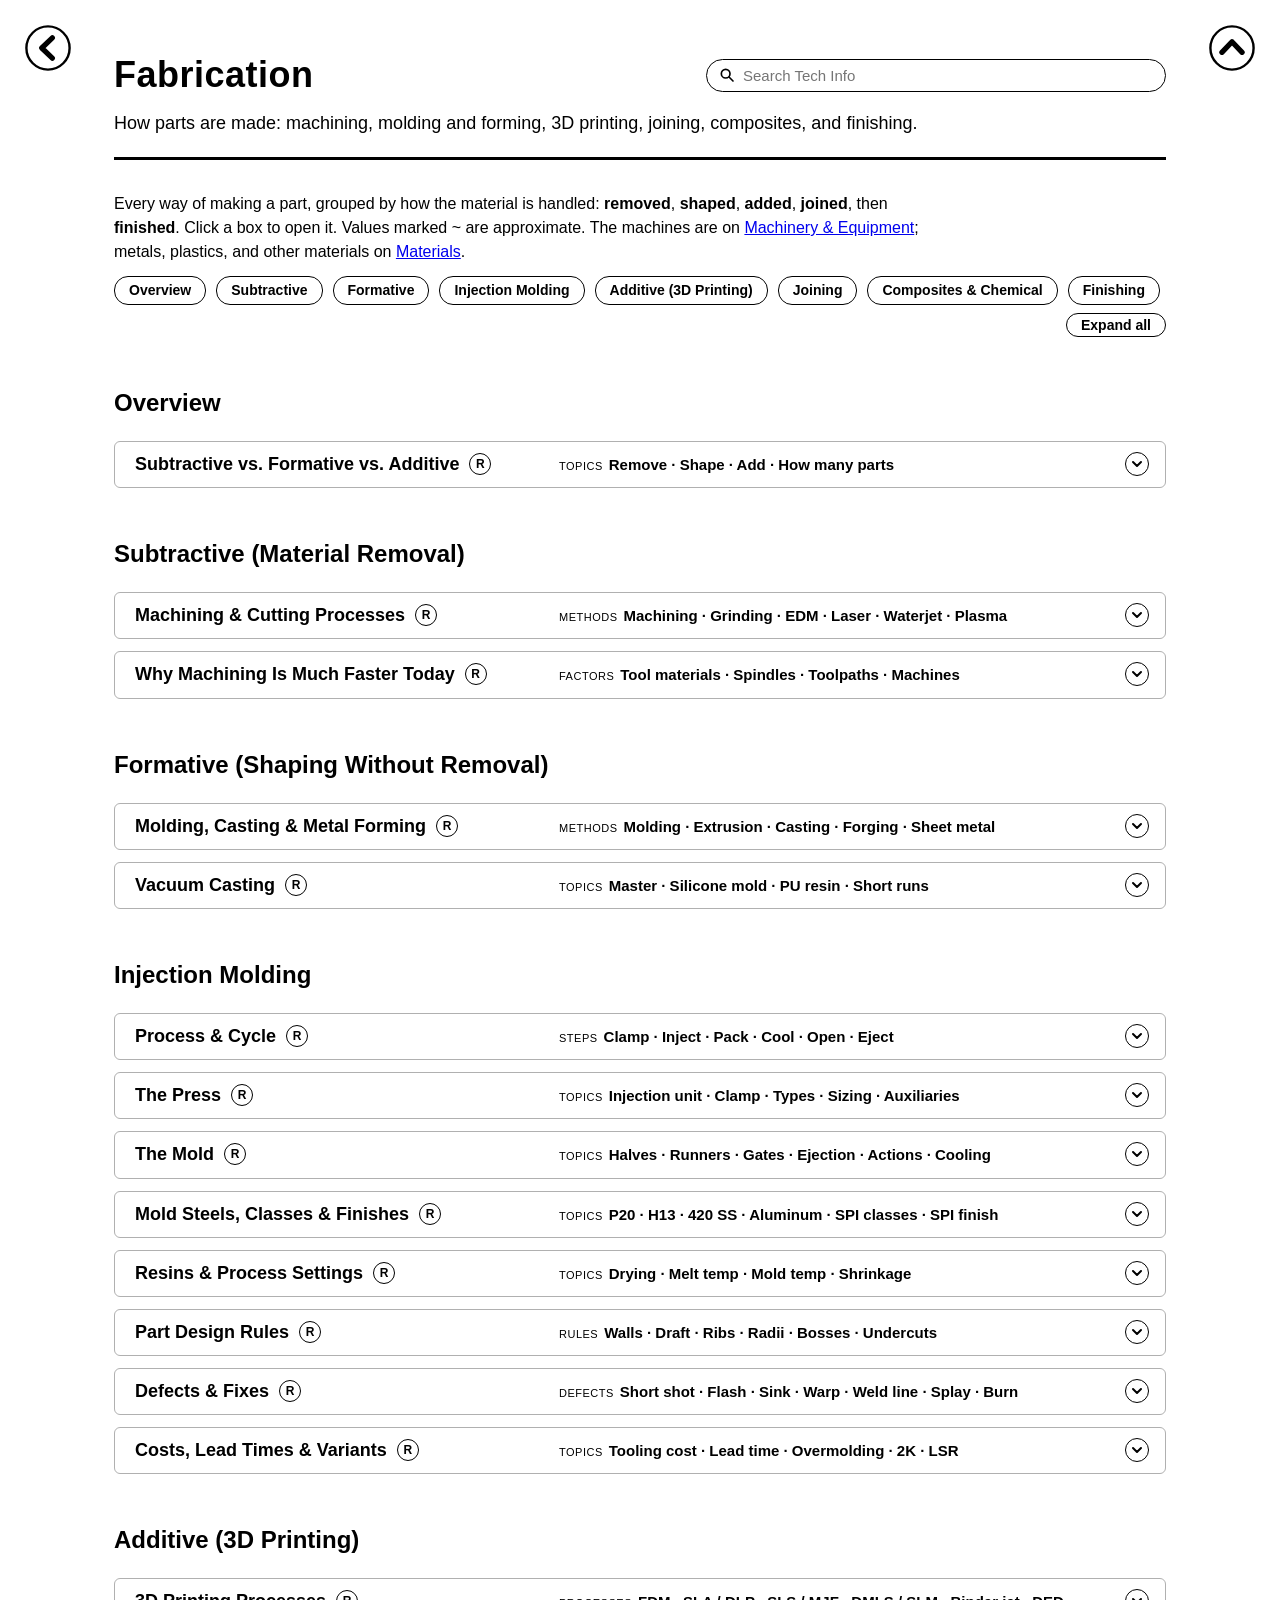
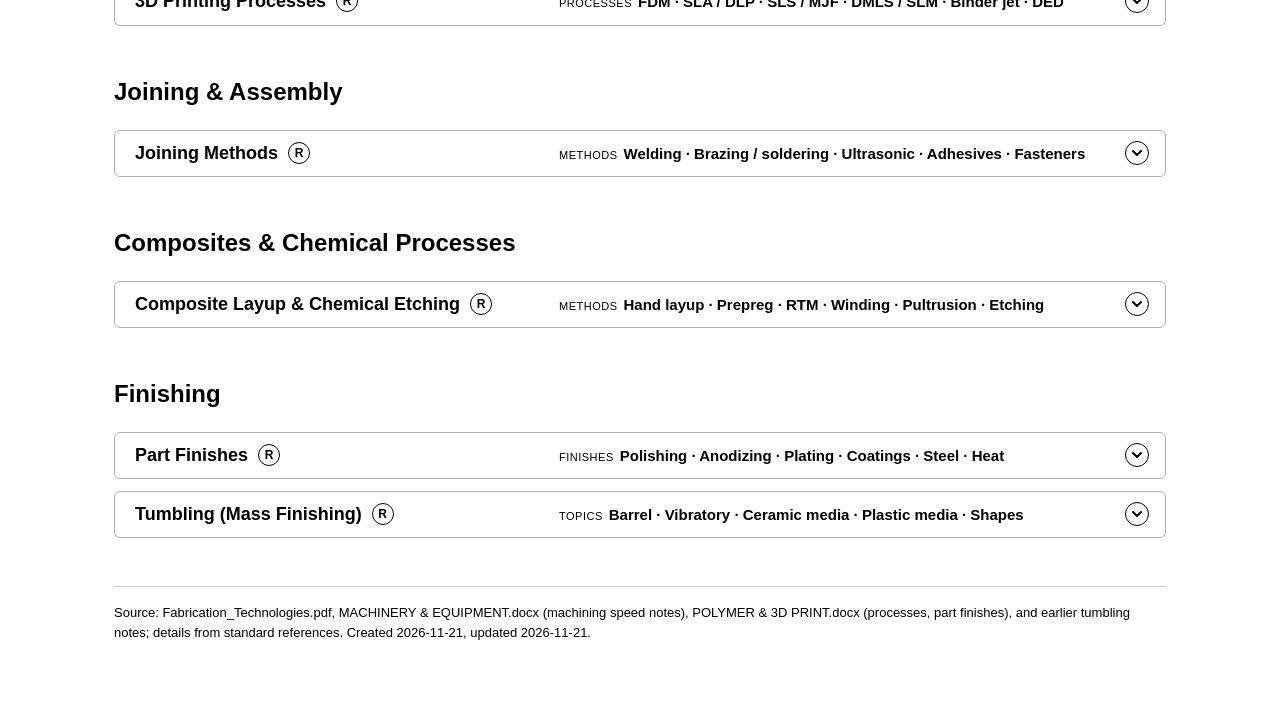
==== commit 3501aa65: "Add hardness scales and an injection molding section Materials: Hardness Scales box (Rockwell, Brine" ====
--- a/html_pages/Fabrication.html
+++ b/html_pages/Fabrication.html
@@ -24,6 +24,7 @@
     <a href="#overview">Overview</a>
     <a href="#subtractive">Subtractive</a>
     <a href="#formative">Formative</a>
+    <a href="#injection">Injection Molding</a>
     <a href="#additive">Additive (3D Printing)</a>
     <a href="#joining">Joining</a>
     <a href="#composites">Composites &amp; Chemical</a>
@@ -123,7 +124,7 @@
       <div class="title-line"><h3>Molding, Casting &amp; Metal Forming</h3><span class="origin"><span class="label">Methods</span><span class="value">Molding · Extrusion · Casting · Forging · Sheet metal</span></span></div>
       <div class="more">
         <dl class="tl-list">
-          <dt>Injection molding</dt><dd>Molten thermoplastic is injected under pressure into a closed <strong>steel or aluminum mold</strong>. High tooling cost, but <strong>very low unit cost</strong> at high volume, with excellent repeatability.</dd>
+          <dt>Injection molding</dt><dd>Molten thermoplastic is injected under pressure into a closed <strong>steel or aluminum mold</strong>. High tooling cost, but <strong>very low unit cost</strong> at high volume, with excellent repeatability. Full details: <a href="#injection">Injection Molding</a> below.</dd>
           <dt>Extrusion</dt><dd>Material is pushed through a <strong>die</strong> to make continuous constant-section profiles: tubes, rods, channels, frames. Aluminum, plastics, rubber.</dd>
           <dt>Blow molding</dt><dd>An air-inflated <strong>parison</strong> (hollow tube of hot plastic) is shaped against a mold: <strong>hollow parts</strong> like bottles and tanks. Variants: extrusion, injection, and stretch blow molding.</dd>
           <dt>Rotational molding</dt><dd>Plastic powder in a <strong>rotating heated mold</strong> coats the walls: large, seamless hollow parts with low tooling cost.</dd>
@@ -178,6 +179,282 @@
             <tr><td>Mold</td><td><strong>Silicone</strong>, made from a printed master</td></tr>
             <tr><td>Material</td><td><strong>PU resin</strong> poured under <strong>vacuum</strong> <em>(no bubbles)</em></td></tr>
             <tr><td>Run</td><td><strong>~20 parts</strong> per mold</td></tr>
+          </tbody>
+        </table>
+      </div>
+    </article>
+
+  </div>
+
+  <h2 id="injection">Injection Molding</h2>
+  <div class="rows">
+
+    <article class="card row-card title-box">
+      <div class="title-line"><h3>Process &amp; Cycle</h3><span class="origin"><span class="label">Steps</span><span class="value">Clamp · Inject · Pack · Cool · Open · Eject</span></span></div>
+      <div class="more">
+        <dl class="tl-list">
+          <dt>Principle</dt><dd>Plastic <strong>pellets</strong> are melted in a heated barrel by a rotating screw, <strong>injected</strong> at high pressure into a closed, cooled <strong>mold</strong>, held under pressure while they shrink, then cooled and <strong>ejected</strong> as a finished part.</dd>
+          <dt>The cycle</dt>
+          <dd>
+            <ul class="steps">
+              <li><strong>Clamp:</strong> the press closes and locks the mold</li>
+              <li><strong>Inject (fill):</strong> the screw pushes forward like a plunger and fills ~95 – 98% of the cavity, controlled by <strong>speed</strong></li>
+              <li><strong>Pack / hold:</strong> switches to <strong>pressure</strong> (V/P transfer) to pack in more plastic as it shrinks, until the gate freezes</li>
+              <li><strong>Cool:</strong> the part solidifies; meanwhile the screw turns and backs up to melt the next shot (<strong>recovery</strong>)</li>
+              <li><strong>Open and eject:</strong> the mold opens and ejector pins push the part out (or a robot picks it)</li>
+            </ul>
+          </dd>
+          <dt>Cycle time</dt><dd>Typically <strong>~10 – 60 s</strong>; <strong>cooling is the longest step</strong> (often more than half), and it grows with the square of wall thickness: twice the wall ≈ four times the cooling.</dd>
+          <dt>Key terms</dt><dd><strong>Shot</strong> (plastic injected per cycle); <strong>cushion</strong> (small melt left in front of the screw, ~5 – 10 mm, proof that packing worked); <strong>regrind</strong> (ground runners and rejects mixed back in, often up to ~10 – 25%).</dd>
+          <dt>Scientific molding</dt><dd>Also <strong>decoupled molding</strong>: fill by speed, pack by pressure, and set each step from measured data (viscosity curve, gate-freeze study) so the process is stable from shot to shot.</dd>
+        </dl>
+      </div>
+      <div class="recap" hidden>
+        <table class="recap-table">
+          <thead><tr><th>Item</th><th>Remember</th></tr></thead>
+          <tbody>
+            <tr><td>Cycle</td><td><strong>Clamp, inject, pack, cool, eject</strong></td></tr>
+            <tr><td>Fill vs. pack</td><td>Fill by <strong>speed</strong>, pack by <strong>pressure</strong></td></tr>
+            <tr><td>Cycle time</td><td><strong>10 – 60 s</strong>, mostly <strong>cooling</strong></td></tr>
+            <tr><td>Thick walls</td><td>2× wall = <strong>4× cooling</strong> time</td></tr>
+          </tbody>
+        </table>
+      </div>
+    </article>
+
+    <article class="card row-card title-box">
+      <div class="title-line"><h3>The Press</h3><span class="origin"><span class="label">Topics</span><span class="value">Injection unit · Clamp · Types · Sizing · Auxiliaries</span></span></div>
+      <div class="more">
+        <dl class="tl-list">
+          <dt>Injection unit</dt><dd><strong>Hopper</strong> → heated <strong>barrel</strong> (several heater zones) → <strong>reciprocating screw</strong> (melts and injects; a check ring stops melt flowing back) → <strong>nozzle</strong> sealed against the mold's sprue bushing.</dd>
+          <dt>Clamping unit</dt><dd>A fixed and a moving <strong>platen</strong> guided by four <strong>tie bars</strong> (or tie-bar-less frames for easy mold loading). The clamp is closed by a <strong>toggle</strong> (fast, common) or a direct <strong>hydraulic</strong> cylinder.</dd>
+          <dt>Press types</dt>
+          <dd>
+            <ul class="steps">
+              <li><strong>Hydraulic:</strong> robust, high force, lower price; uses more energy</li>
+              <li><strong>All-electric:</strong> servo motors; precise, repeatable, clean, quiet, much lower energy use; standard for medical and precision parts</li>
+              <li><strong>Hybrid:</strong> electric screw with hydraulic clamp, or the reverse</li>
+              <li><strong>Vertical:</strong> mold opens up and down; ideal for insert molding and overmolding</li>
+            </ul>
+          </dd>
+          <dt>Sizing: clamp force</dt><dd>Clamp force must hold the mold shut against the melt: <strong>projected area of all cavities and runners × ~2 – 5 US tons per in²</strong> (about 2.5 for many resins; more for stiff-flowing ones like PC). Presses range from <strong>~5 tons</strong> (micro) to <strong>over 5,000 tons</strong> (car bumpers).</dd>
+          <dt>Sizing: shot</dt><dd>The shot should use about <strong>20 – 80% of the barrel capacity</strong>: too small and the melt sits too long and degrades; too big and it is not fully melted.</dd>
+          <dt>Mold fit</dt><dd>Check the <strong>tie-bar spacing</strong> (mold width), <strong>minimum and maximum mold height</strong>, <strong>opening stroke</strong> (room to eject the part), and the ejector pattern.</dd>
+          <dt>Pressures</dt><dd>Melt pressure is often <strong>~10,000 – 20,000 psi</strong> (70 – 140 MPa) and up to ~30,000 psi; the hydraulic gauge reads lower, multiplied by the screw's <strong>intensification ratio</strong> (often ~10:1).</dd>
+          <dt>Auxiliaries</dt><dd>Resin <strong>dryer</strong> (desiccant), <strong>mold temperature controller</strong> (water or oil) or chiller, <strong>robot</strong> or sprue picker, conveyor, granulator for regrind, color <strong>dosing unit</strong> (masterbatch).</dd>
+        </dl>
+      </div>
+      <div class="recap" hidden>
+        <table class="recap-table">
+          <thead><tr><th>Item</th><th>Remember</th></tr></thead>
+          <tbody>
+            <tr><td>Two halves</td><td><strong>Injection unit</strong> melts; <strong>clamp unit</strong> holds the mold</td></tr>
+            <tr><td>Press size</td><td>In <strong>tons of clamp</strong></td></tr>
+            <tr><td>Tonnage</td><td>Projected area × <strong>~2.5 tons/in²</strong></td></tr>
+            <tr><td>Shot</td><td>Use <strong>20 – 80%</strong> of the barrel</td></tr>
+            <tr><td>All-electric</td><td><strong>Precise</strong> and saves energy</td></tr>
+          </tbody>
+        </table>
+      </div>
+    </article>
+
+    <article class="card row-card title-box">
+      <div class="title-line"><h3>The Mold</h3><span class="origin"><span class="label">Topics</span><span class="value">Halves · Runners · Gates · Ejection · Actions · Cooling</span></span></div>
+      <div class="more">
+        <dl class="tl-list">
+          <dt>Two halves</dt><dd><strong>A side</strong> (cavity, fixed half, injection side, usually the show surface) and <strong>B side</strong> (core, moving half, ejector side); they meet at the <strong>parting line</strong>. A standard <strong>mold base</strong> (DME, Hasco) holds the cavity and core inserts.</dd>
+          <dt>Feed system</dt><dd><strong>Sprue</strong> (from the nozzle) → <strong>runners</strong> (channels) → <strong>gates</strong> (small openings into each cavity).
+            <ul class="steps">
+              <li><strong>Cold runner:</strong> runners freeze and are ejected with the parts (scrap or regrind); cheaper mold</li>
+              <li><strong>Hot runner:</strong> a heated manifold keeps runners molten; no runner waste, faster cycle; more costly mold</li>
+            </ul>
+          </dd>
+          <dt>Gate types</dt><dd><strong>Edge</strong> (simplest, trimmed by hand), <strong>submarine / tunnel</strong> (sheared off automatically at ejection), <strong>pin point</strong> (three-plate molds), <strong>fan</strong> and <strong>film</strong> (wide, flat parts), <strong>direct sprue</strong>, <strong>hot tip</strong> and <strong>valve gate</strong> (hot runner). Gate position controls weld lines, sink, and warp.</dd>
+          <dt>Two-plate vs. three-plate</dt><dd><strong>Two-plate:</strong> one parting line, simplest. <strong>Three-plate:</strong> a second opening separates the runner from the parts, so gates can sit anywhere on the part.</dd>
+          <dt>Ejection</dt><dd><strong>Ejector pins</strong> (most common, leave small round marks), sleeves (around round cores), blades, <strong>stripper plates</strong> (push the whole edge: thin-walled parts), air poppets.</dd>
+          <dt>Undercuts</dt><dd>Features that block straight ejection need moving parts: <strong>slides</strong> (side actions driven by angled cam pins), <strong>lifters</strong> (inside undercuts), <strong>collapsible cores</strong> and <strong>unscrewing molds</strong> (internal threads). Each adds cost: design undercuts out when possible.</dd>
+          <dt>Cooling and venting</dt><dd><strong>Cooling channels</strong> drilled near the cavity (with baffles and bubblers for deep cores); <strong>conformal cooling</strong> (3D-printed inserts) follows the part shape. <strong>Vents</strong>, shallow slots (~0.01 – 0.05 mm deep, by resin) on the parting line, let air out so it does not burn the plastic.</dd>
+          <dt>Cavities</dt><dd><strong>Single-cavity</strong>, <strong>multi-cavity</strong> (2, 4, 8, ... identical parts per shot, with a balanced runner), or <strong>family mold</strong> (different parts of one product in one shot).</dd>
+        </dl>
+      </div>
+      <div class="recap" hidden>
+        <table class="recap-table">
+          <thead><tr><th>Item</th><th>Remember</th></tr></thead>
+          <tbody>
+            <tr><td>Halves</td><td><strong>A</strong> = cavity (show side); <strong>B</strong> = core (ejector side)</td></tr>
+            <tr><td>Flow path</td><td><strong>Sprue → runner → gate → cavity</strong></td></tr>
+            <tr><td>Hot runner</td><td><strong>No runner waste</strong>, costlier mold</td></tr>
+            <tr><td>Undercuts</td><td>Need <strong>slides</strong> or <strong>lifters</strong> <em>(design them out)</em></td></tr>
+            <tr><td>Vents</td><td>Let <strong>air out</strong> <em>(or it burns)</em></td></tr>
+          </tbody>
+        </table>
+      </div>
+    </article>
+
+    <article class="card row-card title-box">
+      <div class="title-line"><h3>Mold Steels, Classes &amp; Finishes</h3><span class="origin"><span class="label">Topics</span><span class="value">P20 · H13 · 420 SS · Aluminum · SPI classes · SPI finish</span></span></div>
+      <div class="more">
+        <dl class="tl-list">
+          <dt>Mold materials</dt>
+          <dd>
+            <ul class="steps">
+              <li><strong>Aluminum</strong> (7075, QC-10): prototype and bridge tools; fast to machine and cool, but wears sooner (~thousands to tens of thousands of shots)</li>
+              <li><strong>P20:</strong> pre-hardened (~30 HRC); the general production mold steel</li>
+              <li><strong>H13:</strong> hardened (~48 – 52 HRC); high volume, abrasive glass-filled resins, hot runners</li>
+              <li><strong>S7:</strong> shock resistant (~54 – 56 HRC); shut-offs and slides</li>
+              <li><strong>420 stainless:</strong> corrosion resistant, polishes to a mirror; medical, clear lenses, PVC</li>
+              <li><strong>Beryllium copper</strong> inserts: pull heat out of hot spots fast</li>
+            </ul>
+          </dd>
+          <dt>SPI mold classes</dt><dd>Expected life of the mold: <strong>Class 101</strong> (1 million+ cycles, hardened steel), <strong>102</strong> (up to 1 million), <strong>103</strong> (up to 500,000), <strong>104</strong> (up to 100,000), <strong>105</strong> (prototype, up to ~500).</dd>
+          <dt>SPI surface finishes</dt><dd><strong>A</strong> (diamond polish: A-1 mirror for lenses), <strong>B</strong> (paper polish), <strong>C</strong> (stone), <strong>D</strong> (dry blast: matte). <strong>Textures</strong> (e.g. Mold-Tech) hide flow marks and scratches but need more draft.</dd>
+        </dl>
+      </div>
+      <div class="recap" hidden>
+        <table class="recap-table">
+          <thead><tr><th>Item</th><th>Remember</th></tr></thead>
+          <tbody>
+            <tr><td>Prototype</td><td><strong>Aluminum</strong> mold</td></tr>
+            <tr><td>Production</td><td><strong>P20</strong>; high volume <strong>H13</strong></td></tr>
+            <tr><td>Clear or medical</td><td><strong>420 stainless</strong></td></tr>
+            <tr><td>Class 101</td><td><strong>1 million+</strong> shots</td></tr>
+            <tr><td>Finish</td><td><strong>A</strong> = mirror … <strong>D</strong> = matte</td></tr>
+          </tbody>
+        </table>
+      </div>
+    </article>
+
+    <article class="card row-card title-box">
+      <div class="title-line"><h3>Resins &amp; Process Settings</h3><span class="origin"><span class="label">Topics</span><span class="value">Drying · Melt temp · Mold temp · Shrinkage</span></span></div>
+      <div class="more">
+        <dl class="tl-list">
+          <dt>Drying</dt><dd><strong>Hygroscopic</strong> resins absorb moisture and must be dried in a <strong>desiccant dryer</strong> before molding (PA, PC, PET, PBT, ABS); wet resin causes <strong>splay</strong> (silver streaks) and brittle parts. PP and PE need no drying.</dd>
+          <dt>Main settings</dt><dd><strong>Melt temperature</strong> (barrel zones), <strong>mold temperature</strong>, injection <strong>speed</strong>, <strong>V/P transfer</strong> point, <strong>pack/hold pressure and time</strong>, <strong>cooling time</strong>, <strong>back pressure</strong> and screw rpm (melt quality).</dd>
+          <dt>Shrinkage</dt><dd>The mold is cut larger than the part. <strong>Amorphous</strong> resins (ABS, PC, PS, PMMA) shrink little (~0.4 – 0.8%) and evenly; <strong>semi-crystalline</strong> resins (PP, PE, POM, PA) shrink more (~1 – 3%) and warp more easily.</dd>
+        </dl>
+        <div class="table-wrap">
+          <table>
+            <thead>
+              <tr><th>Resin</th><th>Drying</th><th>Melt temp</th><th>Mold temp</th><th>Shrinkage</th></tr>
+            </thead>
+            <tbody>
+              <tr><td><strong>PP</strong></td><td>Not needed</td><td>~200 – 250 °C</td><td>~20 – 60 °C</td><td>~1.0 – 2.5%</td></tr>
+              <tr><td><strong>HDPE</strong></td><td>Not needed</td><td>~200 – 280 °C</td><td>~20 – 60 °C</td><td>~1.5 – 3.0%</td></tr>
+              <tr><td><strong>ABS</strong></td><td>~80 °C, 2 – 4 h</td><td>~220 – 260 °C</td><td>~50 – 80 °C</td><td>~0.4 – 0.7%</td></tr>
+              <tr><td><strong>PC</strong></td><td>~120 °C, 3 – 4 h</td><td>~280 – 320 °C</td><td>~80 – 110 °C</td><td>~0.5 – 0.7%</td></tr>
+              <tr><td><strong>PA66</strong></td><td>~80 °C, 4 h</td><td>~270 – 300 °C</td><td>~70 – 100 °C</td><td>~1.0 – 2.0%</td></tr>
+              <tr><td><strong>POM</strong></td><td>Optional</td><td>~190 – 210 °C</td><td>~80 – 100 °C</td><td>~1.8 – 2.2%</td></tr>
+            </tbody>
+          </table>
+        </div>
+        <p class="note">Typical ranges; always use the resin supplier's data sheet. Glass fill lowers shrinkage along the flow.</p>
+      </div>
+      <div class="recap" hidden>
+        <table class="recap-table">
+          <thead><tr><th>Item</th><th>Remember</th></tr></thead>
+          <tbody>
+            <tr><td>Drying</td><td><strong>Nylon, PC, PET, ABS</strong>: always dry</td></tr>
+            <tr><td>Wet resin</td><td><strong>Silver streaks</strong>, brittle parts</td></tr>
+            <tr><td>Shrinkage</td><td>Amorphous <strong>~0.5%</strong>; semi-crystalline <strong>~2%</strong></td></tr>
+            <tr><td>Data sheet</td><td>The resin supplier's numbers <strong>rule</strong></td></tr>
+          </tbody>
+        </table>
+      </div>
+    </article>
+
+    <article class="card row-card title-box">
+      <div class="title-line"><h3>Part Design Rules</h3><span class="origin"><span class="label">Rules</span><span class="value">Walls · Draft · Ribs · Radii · Bosses · Undercuts</span></span></div>
+      <div class="more">
+        <dl class="tl-list">
+          <dt>Uniform walls</dt><dd>Keep walls <strong>even</strong>, typically <strong>~1 – 4 mm</strong> (0.04 – 0.16 in); thick spots cause sink, voids, warp, and long cycles. Core out thick areas.</dd>
+          <dt>Draft</dt><dd>Taper walls in the pull direction so the part releases: <strong>~1 – 2° per side</strong> (0.5° minimum); add ~1° per 0.001 in (0.025 mm) of texture depth.</dd>
+          <dt>Ribs</dt><dd>Stiffen with ribs instead of thick walls: rib thickness <strong>~50 – 60% of the wall</strong> (prevents sink on the show side), height up to ~3× the wall.</dd>
+          <dt>Radii</dt><dd>No sharp corners: inside radius <strong>≥ 0.5 × wall</strong>, outside radius = inside + wall; better flow, less stress cracking.</dd>
+          <dt>Bosses</dt><dd>For screws and inserts: wall ~60% of the nominal wall, tied to nearby walls with ribs; core them out.</dd>
+          <dt>Undercuts and holes</dt><dd>Avoid undercuts (they need slides or lifters); use pass-through cores or snap fits designed to flex out. Plan the <strong>gate</strong>, <strong>parting line</strong>, and <strong>ejector marks</strong> away from show surfaces.</dd>
+          <dt>Check</dt><dd>Run a <strong>mold-flow simulation</strong> and a design-for-manufacturing (DFM) review with the molder before cutting steel.</dd>
+        </dl>
+      </div>
+      <div class="recap" hidden>
+        <table class="recap-table">
+          <thead><tr><th>Item</th><th>Remember</th></tr></thead>
+          <tbody>
+            <tr><td>Walls</td><td><strong>Even</strong>, 1 – 4 mm</td></tr>
+            <tr><td>Draft</td><td><strong>1 – 2°</strong> per side <em>(more for texture)</em></td></tr>
+            <tr><td>Ribs</td><td><strong>≤ 60%</strong> of the wall <em>(or they sink)</em></td></tr>
+            <tr><td>Corners</td><td>Always <strong>rounded</strong></td></tr>
+            <tr><td>Undercuts</td><td><strong>Avoid</strong> <em>(each one adds cost)</em></td></tr>
+          </tbody>
+        </table>
+      </div>
+    </article>
+
+    <article class="card row-card title-box">
+      <div class="title-line"><h3>Defects &amp; Fixes</h3><span class="origin"><span class="label">Defects</span><span class="value">Short shot · Flash · Sink · Warp · Weld line · Splay · Burn</span></span></div>
+      <div class="more">
+        <div class="table-wrap">
+          <table>
+            <thead>
+              <tr><th>Defect</th><th>What it looks like</th><th>Common causes and fixes</th></tr>
+            </thead>
+            <tbody>
+              <tr><td><strong>Short shot</strong></td><td>Part not completely filled</td><td>More shot size, speed, or pressure; hotter melt or mold; clear blocked vents</td></tr>
+              <tr><td><strong>Flash</strong></td><td>Thin fins at the parting line or pins</td><td>Too much pressure or too little clamp force; worn or dirty parting line; lower speed or pack pressure</td></tr>
+              <tr><td><strong>Sink marks</strong></td><td>Dents over thick areas, ribs, bosses</td><td>More pack/hold pressure and time; thinner walls and ribs; gate at the thick section</td></tr>
+              <tr><td><strong>Voids</strong></td><td>Bubbles inside thick sections</td><td>Same as sink; more pack; dry the resin</td></tr>
+              <tr><td><strong>Warpage</strong></td><td>Part twisted or bowed</td><td>Even wall thickness; balanced mold cooling; longer cooling; adjust gate position</td></tr>
+              <tr><td><strong>Weld / knit lines</strong></td><td>Visible lines where flow fronts meet; weaker spot</td><td>Hotter melt and mold; faster fill; vent at the meeting point; move the gate</td></tr>
+              <tr><td><strong>Splay (silver streaks)</strong></td><td>Silvery streaks in the flow direction</td><td>Dry the resin properly; lower melt temperature</td></tr>
+              <tr><td><strong>Burn marks</strong></td><td>Black or brown spots at the end of fill</td><td>Trapped air heated by compression (dieseling): add or clean vents; slower fill</td></tr>
+              <tr><td><strong>Jetting</strong></td><td>Snake-like line from the gate</td><td>Slower initial speed; bigger gate, or gate against a wall</td></tr>
+              <tr><td><strong>Flow lines</strong></td><td>Wavy lines or rings on the surface</td><td>Hotter melt and mold; faster fill; even walls</td></tr>
+              <tr><td><strong>Brittleness</strong></td><td>Parts crack or snap easily</td><td>Wet or overheated (degraded) resin; too much regrind</td></tr>
+            </tbody>
+          </table>
+        </div>
+      </div>
+      <div class="recap" hidden>
+        <table class="recap-table">
+          <thead><tr><th>Item</th><th>Remember</th></tr></thead>
+          <tbody>
+            <tr><td>Short shot</td><td>Not full: <strong>more</strong> plastic, speed, or heat</td></tr>
+            <tr><td>Flash</td><td>Too much: <strong>less</strong> pressure or more clamp</td></tr>
+            <tr><td>Sink / voids</td><td><strong>More pack</strong>, thinner walls</td></tr>
+            <tr><td>Splay</td><td><strong>Dry</strong> the resin</td></tr>
+            <tr><td>Burns</td><td><strong>Vent</strong> the mold</td></tr>
+          </tbody>
+        </table>
+      </div>
+    </article>
+
+    <article class="card row-card title-box">
+      <div class="title-line"><h3>Costs, Lead Times &amp; Variants</h3><span class="origin"><span class="label">Topics</span><span class="value">Tooling cost · Lead time · Overmolding · 2K · LSR</span></span></div>
+      <div class="more">
+        <dl class="tl-list">
+          <dt>Tooling cost</dt><dd>Very rough: <strong>aluminum prototype</strong> mold ~$2,000 – $10,000+; <strong>steel production</strong> mold ~$10,000 – $100,000+; multi-cavity hot-runner molds well beyond. Driven by part size, cavities, undercuts (slides, lifters), finish, and tolerances.</dd>
+          <dt>Lead time</dt><dd>Roughly <strong>2 – 6 weeks</strong> for aluminum, <strong>8 – 16+ weeks</strong> for hardened steel, plus first samples (T1) and tuning.</dd>
+          <dt>Part cost</dt><dd>Resin + machine time (rate × cycle ÷ cavities) + labor and finishing; often cents to a few dollars per part. Molding usually beats machining or printing from about <strong>1,000 – 10,000 parts</strong>.</dd>
+          <dt>Variants</dt>
+          <dd>
+            <ul class="steps">
+              <li><strong>Insert molding:</strong> plastic molded around metal inserts (threaded inserts, pins, contacts)</li>
+              <li><strong>Overmolding:</strong> a second material over a molded part (soft TPE grip on a rigid handle)</li>
+              <li><strong>Two-shot (2K):</strong> two materials in one machine and one cycle</li>
+              <li><strong>Gas assist:</strong> gas hollows out thick sections (handles) to stop sink</li>
+              <li><strong>LSR molding:</strong> liquid silicone rubber, injected cold into a hot mold (seals, medical, baby products)</li>
+              <li><strong>Micro-molding:</strong> tiny precision parts (medical, electronics)</li>
+            </ul>
+          </dd>
+        </dl>
+      </div>
+      <div class="recap" hidden>
+        <table class="recap-table">
+          <thead><tr><th>Item</th><th>Remember</th></tr></thead>
+          <tbody>
+            <tr><td>Mold cost</td><td>Aluminum <strong>~$5k</strong>; steel <strong>$10k – $100k+</strong></td></tr>
+            <tr><td>Lead time</td><td>Weeks (aluminum) to <strong>months</strong> (steel)</td></tr>
+            <tr><td>Break-even</td><td>From <strong>~1,000 – 10,000</strong> parts</td></tr>
+            <tr><td>Overmolding</td><td><strong>Soft grip</strong> on a hard part</td></tr>
           </tbody>
         </table>
       </div>
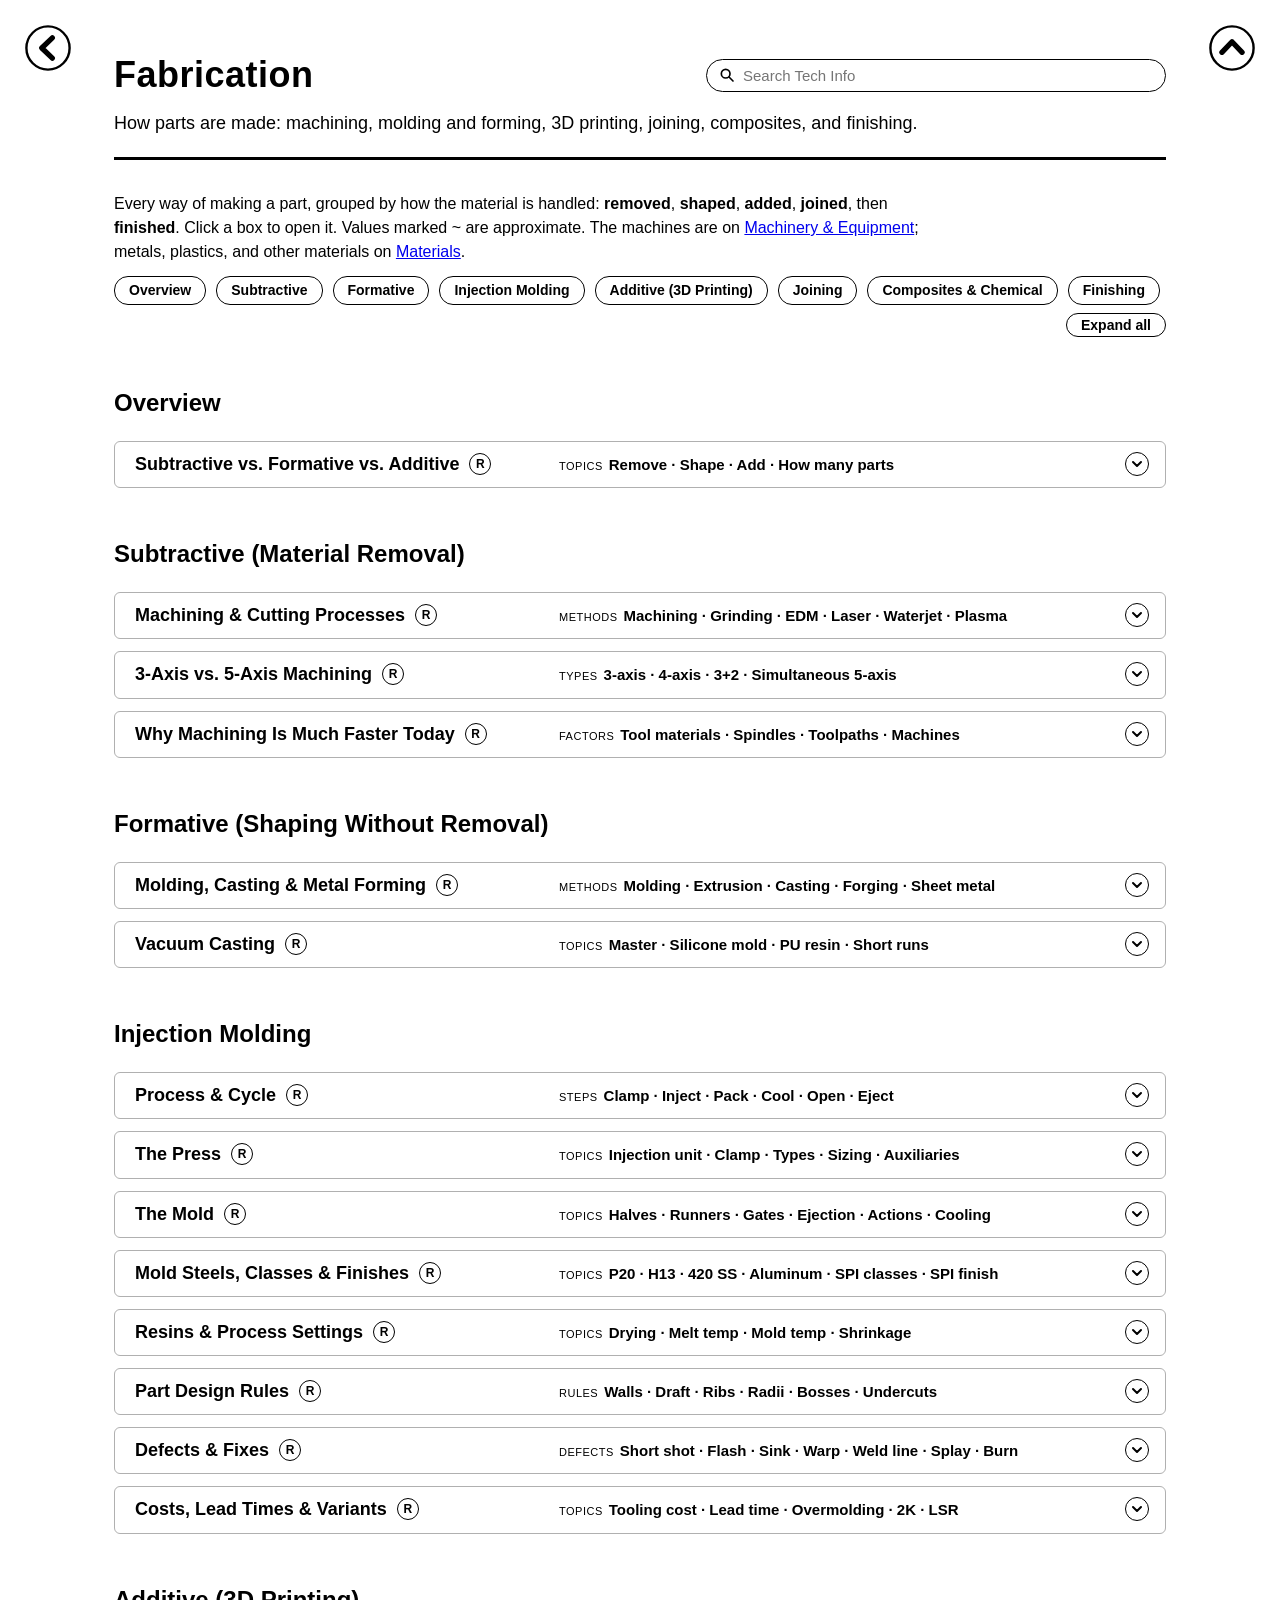
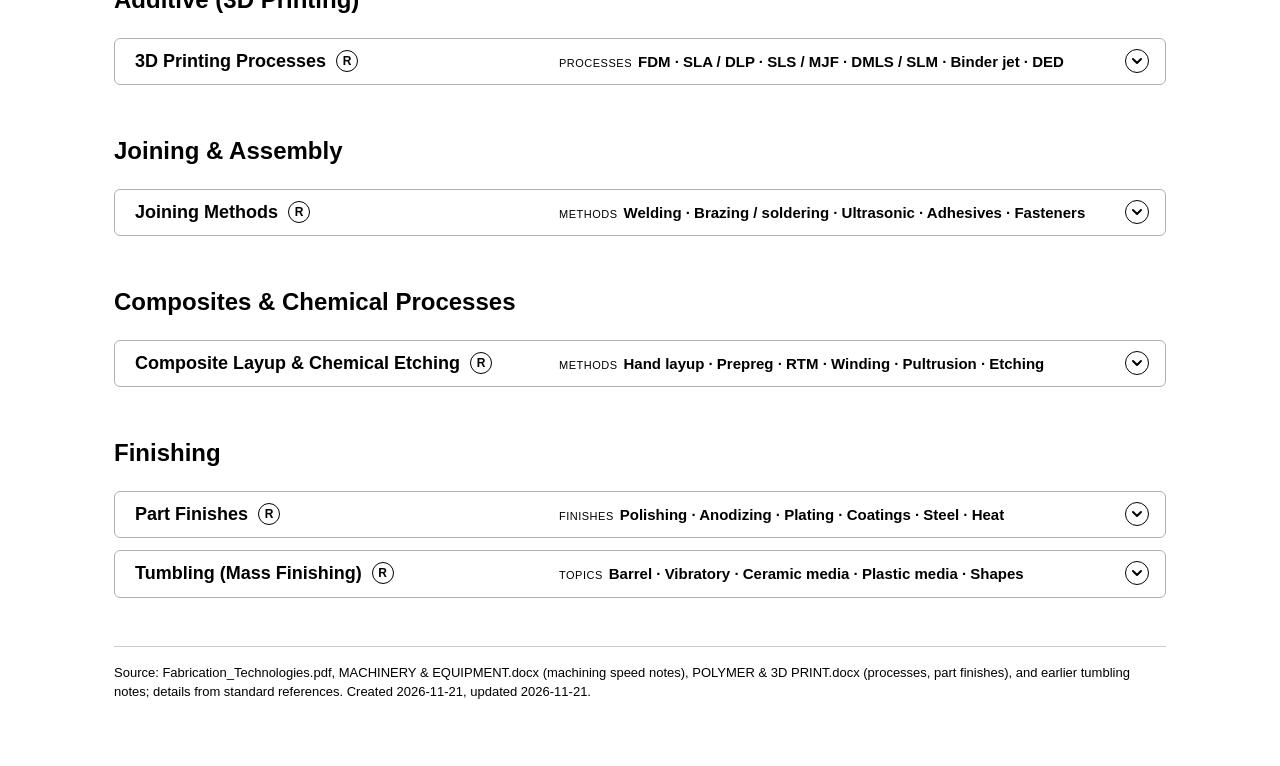
==== commit d2d94880: "Fabrication: add 3-axis vs. 5-axis machining box Axes naming, 3-axis, 4-axis, 3+2, simultaneous 5-ax" ====
--- a/html_pages/Fabrication.html
+++ b/html_pages/Fabrication.html
@@ -87,6 +87,55 @@
             <tr><td>Grinding</td><td><strong>Tightest</strong> tolerances, finest finish</td></tr>
             <tr><td>EDM</td><td><strong>Sparks</strong>: hardened steel, molds</td></tr>
             <tr><td>Cutting</td><td>Laser = <strong>precise</strong>; plasma = <strong>thick and cheap</strong>; waterjet = <strong>no heat</strong></td></tr>
+          </tbody>
+        </table>
+      </div>
+    </article>
+
+    <article class="card row-card title-box" id="axes">
+      <div class="title-line"><h3>3-Axis vs. 5-Axis Machining</h3><span class="origin"><span class="label">Types</span><span class="value">3-axis · 4-axis · 3+2 · Simultaneous 5-axis</span></span></div>
+      <div class="more">
+        <dl class="tl-list">
+          <dt>Axes</dt><dd>Three <strong>linear</strong> axes: <strong>X</strong> (left-right), <strong>Y</strong> (front-back), <strong>Z</strong> (up-down). Three <strong>rotary</strong> axes turn around them: <strong>A</strong> (around X), <strong>B</strong> (around Y), <strong>C</strong> (around Z). A 5-axis machine has X, Y, Z plus two rotary axes (often A + C or B + C).</dd>
+          <dt>3-axis</dt><dd>The tool moves in X, Y, Z and always points <strong>straight down</strong>. It reaches only what it can see from the top, so each new side needs the part <strong>flipped and re-clamped</strong> (a new setup). Simplest, cheapest, easiest to program: plates, brackets, pockets, slots, flat and 2.5D parts.</dd>
+          <dt>4-axis</dt><dd>Adds one rotary axis (usually <strong>A</strong>, a rotary table or "4th axis"): the part turns so holes and features can be cut <strong>around</strong> it, e.g. cams, shafts with flats, parts machined on four sides.</dd>
+          <dt>3+2 (positional 5-axis)</dt><dd>The two rotary axes <strong>tilt the part to a fixed angle and lock</strong>, then the machine cuts in 3-axis mode. It reaches <strong>five sides in one setup</strong> and angled holes and faces; the most common use of 5-axis machines.</dd>
+          <dt>Simultaneous 5-axis</dt><dd>All five axes <strong>move at the same time</strong>, so the tool stays at the best angle to a <strong>curved surface</strong> as it cuts. Needed for impellers, turbine blades, propellers, complex molds, medical implants, and some undercuts.</dd>
+          <dt>Why 5-axis</dt>
+          <dd>
+            <ul class="steps">
+              <li><strong>Fewer setups:</strong> one clamping instead of several, so better accuracy between features (no re-clamping error) and less handling</li>
+              <li><strong>Shorter tools:</strong> tilting the part lets a short, stiff tool reach deep areas: less chatter, better finish, faster cuts</li>
+              <li><strong>Complex shapes:</strong> smooth contoured surfaces and features that 3-axis cannot reach</li>
+            </ul>
+          </dd>
+          <dt>Why not 5-axis</dt><dd>Much <strong>higher machine cost</strong>, more complex <strong>CAM programming</strong> and simulation, higher <strong>collision</strong> risk, often a smaller work area, and skilled programmers needed. For simple parts, 3-axis is faster and cheaper.</dd>
+          <dt>5-axis layouts</dt><dd><strong>Trunnion</strong> (table-table: the table tilts and rotates; small to medium parts), <strong>head-head</strong> (the spindle head tilts and swivels; large, heavy parts), and <strong>table-head</strong> (one rotary axis in each).</dd>
+        </dl>
+        <div class="table-wrap">
+          <table>
+            <thead>
+              <tr><th></th><th>3-axis</th><th>3+2 axis</th><th>Simultaneous 5-axis</th></tr>
+            </thead>
+            <tbody>
+              <tr><td><strong>Tool motion</strong></td><td>X, Y, Z; tool always vertical</td><td>Tilt to a fixed angle, then X, Y, Z</td><td>All 5 axes move together</td></tr>
+              <tr><td><strong>Sides per setup</strong></td><td>1 (top)</td><td>Up to 5</td><td>Up to 5</td></tr>
+              <tr><td><strong>Typical parts</strong></td><td>Plates, pockets, brackets</td><td>Multi-sided blocks, angled holes</td><td>Impellers, blades, molds, implants</td></tr>
+              <tr><td><strong>Machine cost</strong></td><td>Lowest</td><td>High</td><td>Highest</td></tr>
+              <tr><td><strong>Programming</strong></td><td>Simple</td><td>Moderate</td><td>Complex (CAM + simulation)</td></tr>
+            </tbody>
+          </table>
+        </div>
+      </div>
+      <div class="recap" hidden>
+        <table class="recap-table">
+          <thead><tr><th>Item</th><th>Remember</th></tr></thead>
+          <tbody>
+            <tr><td>3-axis</td><td>X, Y, Z; cuts <strong>from the top</strong>, flip for each side</td></tr>
+            <tr><td>4-axis</td><td>+ <strong>rotary table</strong>: cuts around the part</td></tr>
+            <tr><td>3+2</td><td><strong>Tilt, lock, cut</strong>: 5 sides in one setup</td></tr>
+            <tr><td>5-axis</td><td>All axes <strong>move together</strong>: curved surfaces</td></tr>
+            <tr><td>Trade-off</td><td>Fewer setups and short tools vs. <strong>cost and programming</strong></td></tr>
           </tbody>
         </table>
       </div>
